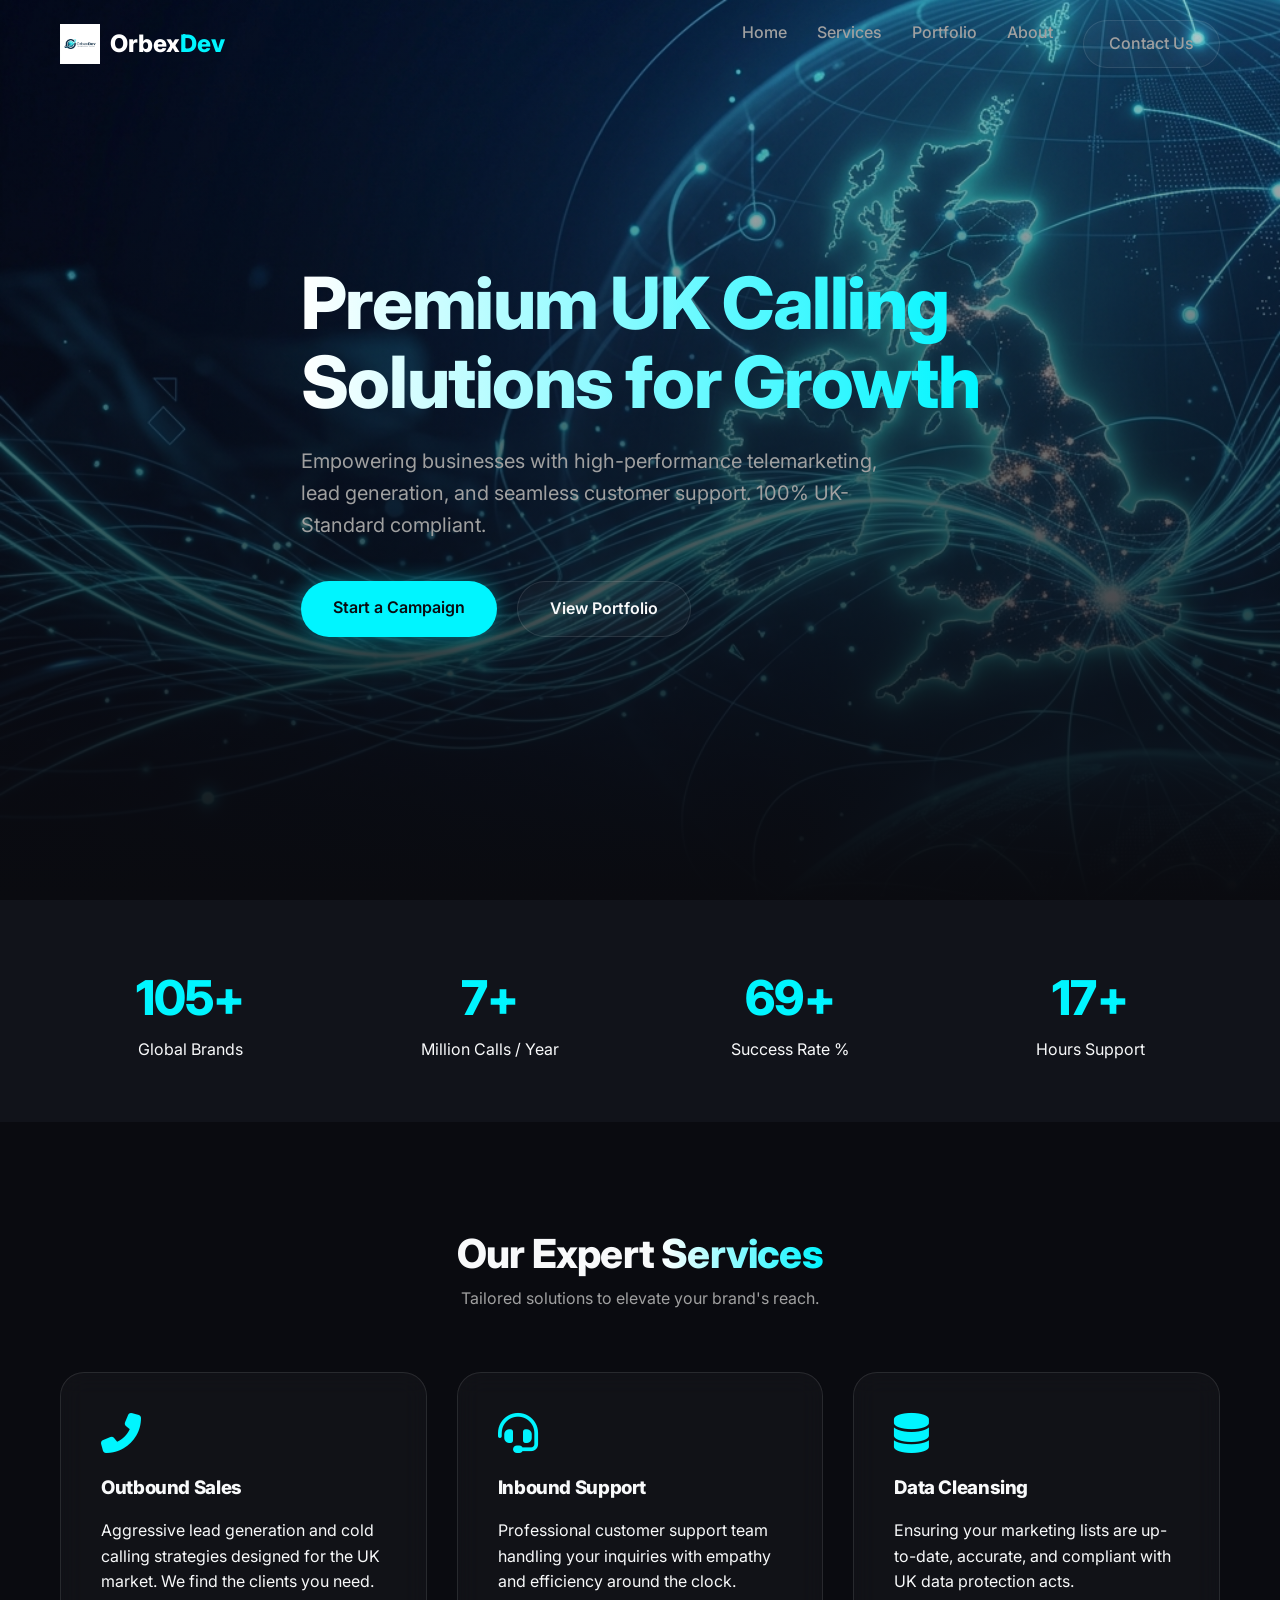
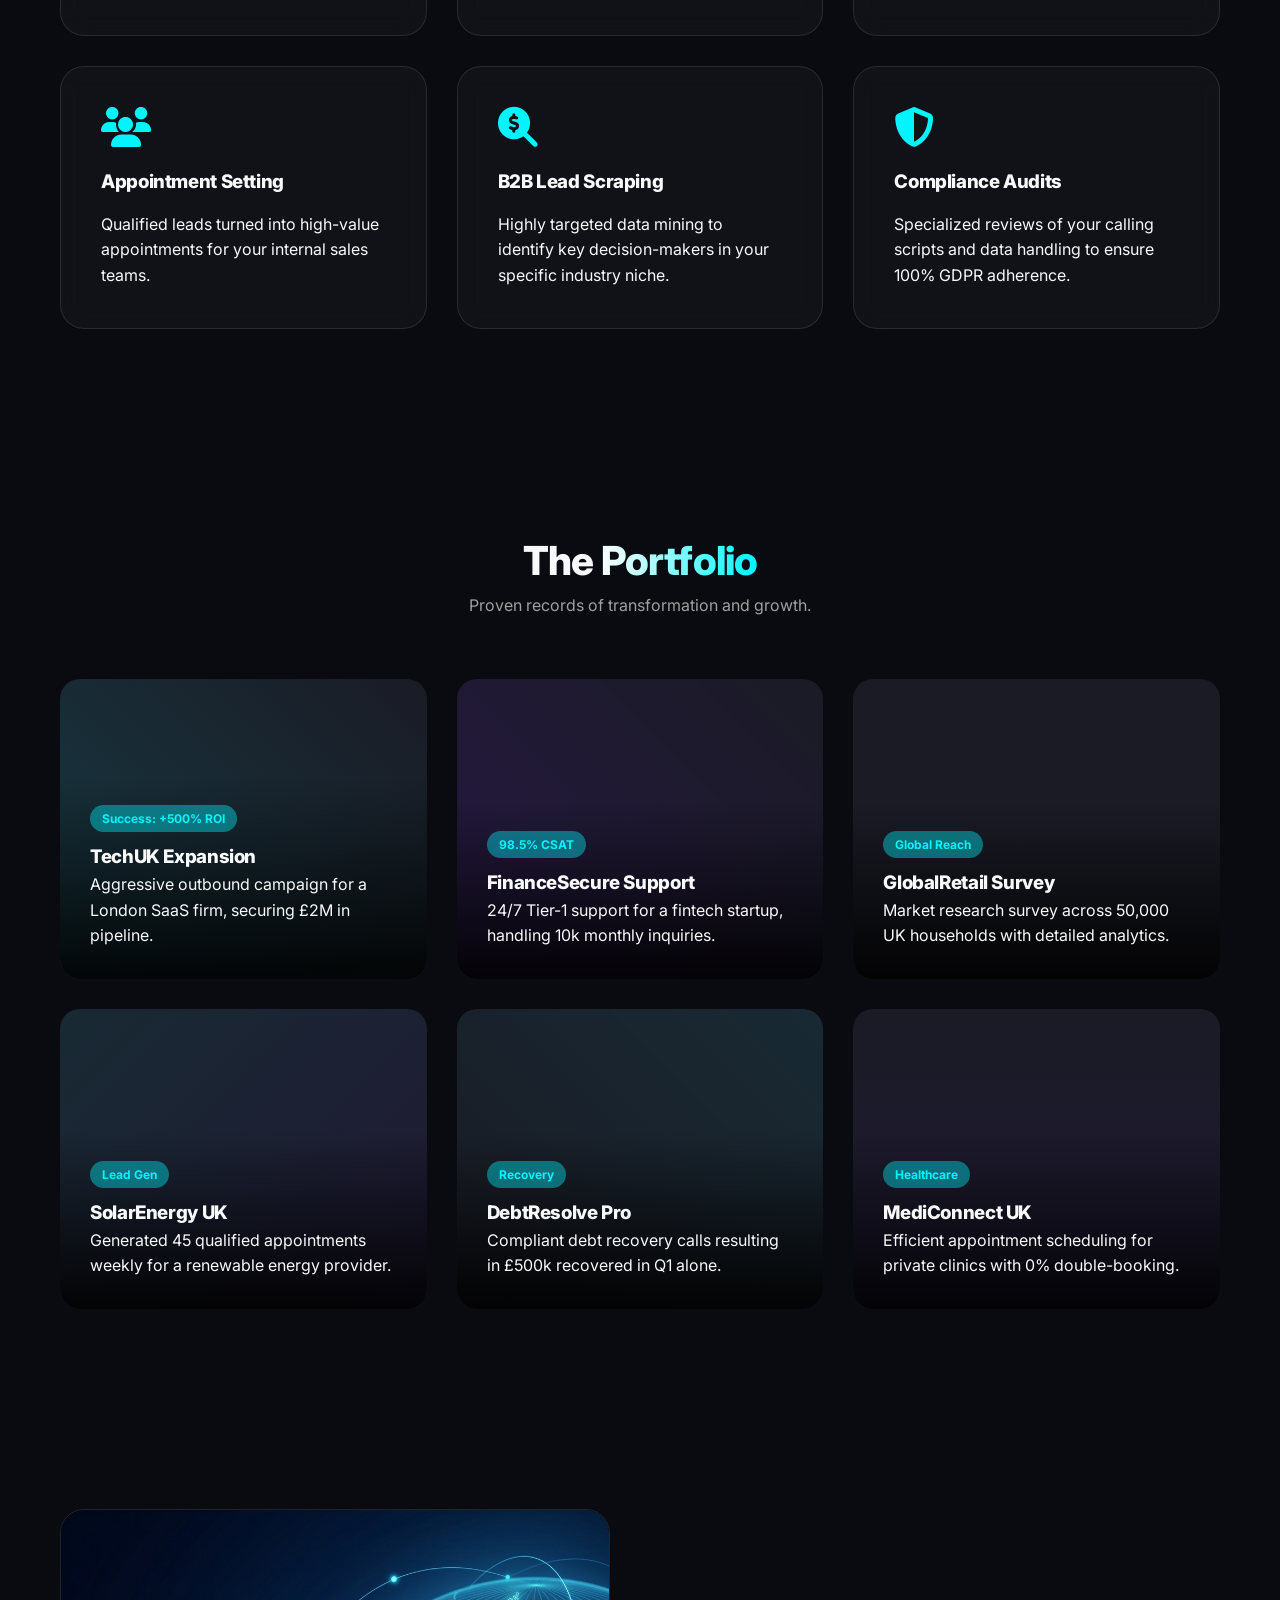
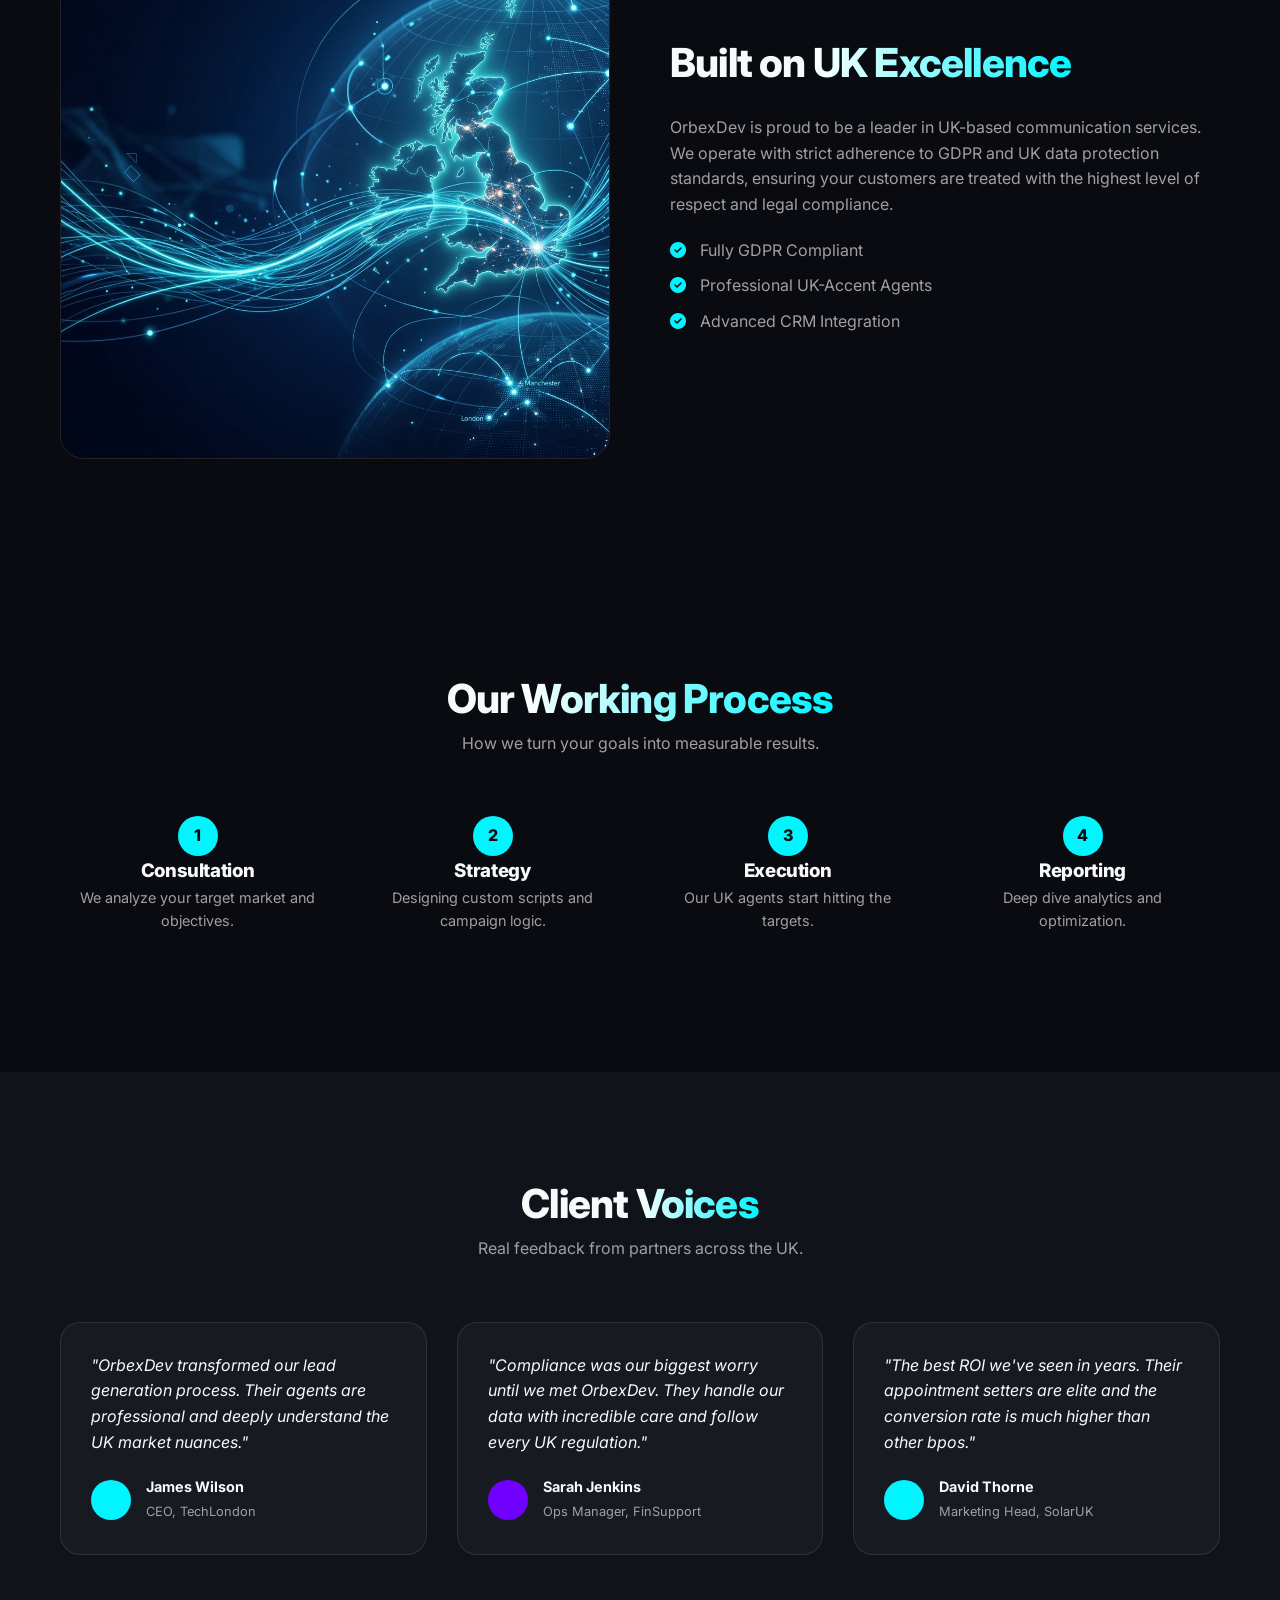
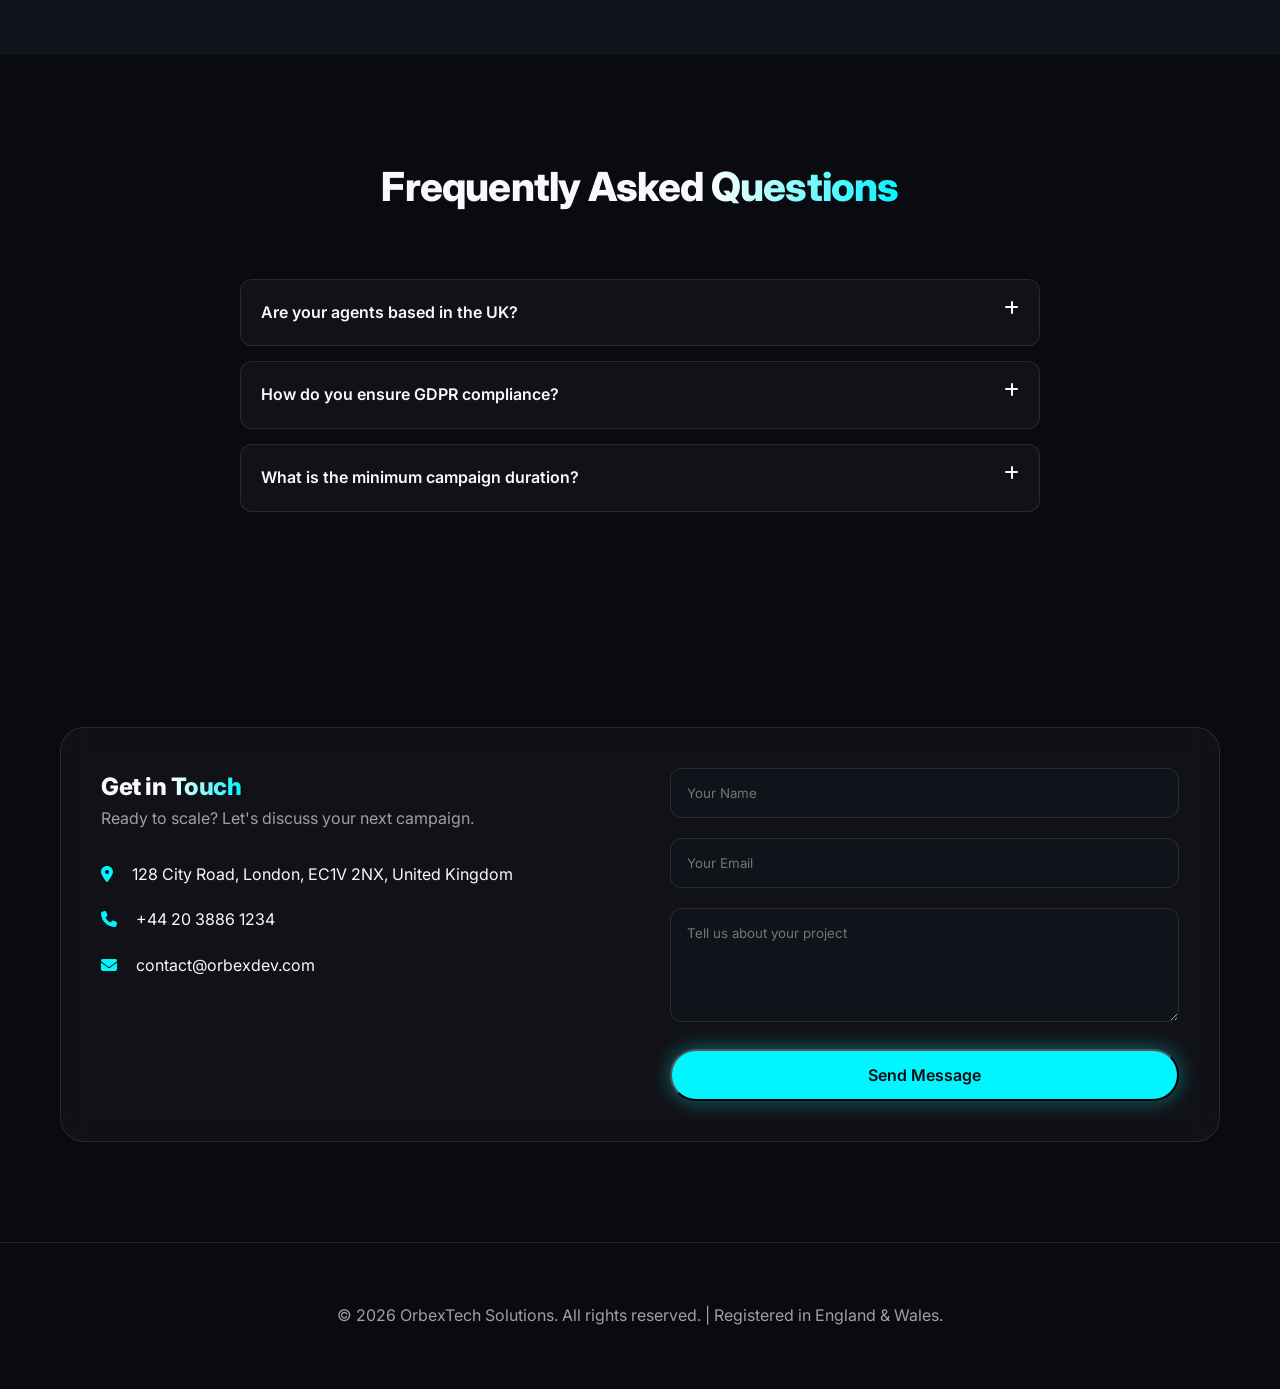
==== orbexdev/index.html @ c79a7829 "Add files via upload" ====
<!DOCTYPE html>
<html lang="en">
<head>
    <meta charset="UTF-8">
    <meta name="viewport" content="width=device-width, initial-scale=1.0">
    <title>OrbexDev | Premium UK-Based Calling & Tech Solutions</title>
    <meta name="description" content="OrbexDev provides high-end telemarketing, lead generation, and customer support services across the UK. Professional, compliant, and results-driven.">
    
    <!-- Fonts & Icons -->
    <link rel="preconnect" href="https://fonts.googleapis.com">
    <link rel="preconnect" href="https://fonts.gstatic.com" crossorigin>
    <link href="https://fonts.googleapis.com/css2?family=Inter:wght@400;500;600;700;800&display=swap" rel="stylesheet">
    <link rel="stylesheet" href="https://cdnjs.cloudflare.com/ajax/libs/font-awesome/6.4.0/css/all.min.css">
    
    <!-- Custom CSS -->
    <link rel="stylesheet" href="assets/css/style.css">
</head>
<body>

    <!-- Navbar -->
    <nav>
        <div class="container nav-container">
            <a href="#" class="logo">
                <img src="assets/images/logo.png" alt="OrbexDev Logo" style="height: 40px;">
                <span>Orbex<span style="color: var(--primary);">Dev</span></span>
            </a>
            <div class="nav-links">
                <a href="#home">Home</a>
                <a href="#services">Services</a>
                <a href="#portfolio">Portfolio</a>
                <a href="#about">About</a>
                <a href="#contact" class="btn btn-glass" style="padding: 10px 25px;">Contact Us</a>
            </div>
        </div>
    </nav>

    <!-- Hero Section -->
    <section class="hero" id="home">
        <div class="container">
            <div class="hero-content">
                <h1 class="gradient-text">Premium UK Calling <br>Solutions for Growth</h1>
                <p>Empowering businesses with high-performance telemarketing, lead generation, and seamless customer support. 100% UK-Standard compliant.</p>
                <div style="display: flex; gap: 20px;">
                    <a href="#contact" class="btn btn-primary">Start a Campaign</a>
                    <a href="#portfolio" class="btn btn-glass">View Portfolio</a>
                </div>
            </div>
        </div>
    </section>

    <!-- Stats Section -->
    <section class="stats">
        <div class="container stats-grid">
            <div class="stat-item">
                <h2 data-target="150">0</h2>
                <p>Global Brands</p>
            </div>
            <div class="stat-item">
                <h2 data-target="10">0</h2>
                <p>Million Calls / Year</p>
            </div>
            <div class="stat-item">
                <h2 data-target="98">0</h2>
                <p>Success Rate %</p>
            </div>
            <div class="stat-item">
                <h2 data-target="24">0</h2>
                <p>Hours Support</p>
            </div>
        </div>
    </section>

    <!-- Services Section -->
    <section id="services">
        <div class="container">
            <div style="text-align: center; margin-bottom: 60px;">
                <h2 style="font-size: 2.5rem;">Our Expert <span class="gradient-text">Services</span></h2>
                <p style="color: var(--text-muted);">Tailored solutions to elevate your brand's reach.</p>
            </div>
            <div class="services-grid">
                <div class="glass-card service-card">
                    <i class="fas fa-phone-alt"></i>
                    <h3>Outbound Sales</h3>
                    <p>Aggressive lead generation and cold calling strategies designed for the UK market. We find the clients you need.</p>
                </div>
                <div class="glass-card service-card">
                    <i class="fas fa-headset"></i>
                    <h3>Inbound Support</h3>
                    <p>Professional customer support team handling your inquiries with empathy and efficiency around the clock.</p>
                </div>
                <div class="glass-card service-card">
                    <i class="fas fa-database"></i>
                    <h3>Data Cleansing</h3>
                    <p>Ensuring your marketing lists are up-to-date, accurate, and compliant with UK data protection acts.</p>
                </div>
                <div class="glass-card service-card">
                    <i class="fas fa-users"></i>
                    <h3>Appointment Setting</h3>
                    <p>Qualified leads turned into high-value appointments for your internal sales teams.</p>
                </div>
                <div class="glass-card service-card">
                    <i class="fas fa-search-dollar"></i>
                    <h3>B2B Lead Scraping</h3>
                    <p>Highly targeted data mining to identify key decision-makers in your specific industry niche.</p>
                </div>
                <div class="glass-card service-card">
                    <i class="fas fa-shield-alt"></i>
                    <h3>Compliance Audits</h3>
                    <p>Specialized reviews of your calling scripts and data handling to ensure 100% GDPR adherence.</p>
                </div>
            </div>
        </div>
    </section>

    <!-- Portfolio Section -->
    <section id="portfolio" style="background: var(--bg-dark-accent);">
        <div class="container">
            <div style="text-align: center; margin-bottom: 60px;">
                <h2 style="font-size: 2.5rem;">The <span class="gradient-text">Portfolio</span></h2>
                <p style="color: var(--text-muted);">Proven records of transformation and growth.</p>
            </div>
            <div class="portfolio-grid">
                <div class="portfolio-item">
                    <div class="portfolio-img" style="background-color: #1a1b25; background-image: linear-gradient(45deg, #00f5ff22, transparent);"></div>
                    <div class="portfolio-overlay">
                        <span class="badge">Success: +500% ROI</span>
                        <h3>TechUK Expansion</h3>
                        <p>Aggressive outbound campaign for a London SaaS firm, securing £2M in pipeline.</p>
                    </div>
                </div>
                <div class="portfolio-item">
                    <div class="portfolio-img" style="background-color: #1a1b25; background-image: linear-gradient(45deg, #7000ff22, transparent);"></div>
                    <div class="portfolio-overlay">
                        <span class="badge">98.5% CSAT</span>
                        <h3>FinanceSecure Support</h3>
                        <p>24/7 Tier-1 support for a fintech startup, handling 10k monthly inquiries.</p>
                    </div>
                </div>
                <div class="portfolio-item">
                    <div class="portfolio-img" style="background-color: #1a1b25; background-image: linear-gradient(45deg, #fff22, transparent);"></div>
                    <div class="portfolio-overlay">
                        <span class="badge">Global Reach</span>
                        <h3>GlobalRetail Survey</h3>
                        <p>Market research survey across 50,000 UK households with detailed analytics.</p>
                    </div>
                </div>
                <div class="portfolio-item">
                    <div class="portfolio-img" style="background-color: #1a1b25; background-image: linear-gradient(135deg, #00f5ff11, #7000ff11);"></div>
                    <div class="portfolio-overlay">
                        <span class="badge">Lead Gen</span>
                        <h3>SolarEnergy UK</h3>
                        <p>Generated 45 qualified appointments weekly for a renewable energy provider.</p>
                    </div>
                </div>
                <div class="portfolio-item">
                    <div class="portfolio-img" style="background-color: #1a1b25; background-image: linear-gradient(225deg, #00f5ff11, transparent);"></div>
                    <div class="portfolio-overlay">
                        <span class="badge">Recovery</span>
                        <h3>DebtResolve Pro</h3>
                        <p>Compliant debt recovery calls resulting in £500k recovered in Q1 alone.</p>
                    </div>
                </div>
                <div class="portfolio-item">
                    <div class="portfolio-img" style="background-color: #1a1b25; background-image: linear-gradient(to top, #7000ff11, transparent);"></div>
                    <div class="portfolio-overlay">
                        <span class="badge">Healthcare</span>
                        <h3>MediConnect UK</h3>
                        <p>Efficient appointment scheduling for private clinics with 0% double-booking.</p>
                    </div>
                </div>
            </div>
        </div>
    </section>

    <!-- About UK Section -->
    <section id="about">
        <div class="container" style="display: grid; grid-template-columns: 1fr 1fr; gap: 60px; align-items: center;">
            <div>
                <img src="assets/images/hero_bg.png" alt="UK Excellence" style="width: 100%; border-radius: 24px; border: 1px solid var(--glass-border);">
            </div>
            <div>
                <h2 style="font-size: 2.5rem; margin-bottom: 20px;">Built on <span class="gradient-text">UK Excellence</span></h2>
                <p style="margin-bottom: 20px; color: var(--text-muted);">OrbexDev is proud to be a leader in UK-based communication services. We operate with strict adherence to GDPR and UK data protection standards, ensuring your customers are treated with the highest level of respect and legal compliance.</p>
                <ul style="list-style: none; color: var(--text-muted);">
                    <li style="margin-bottom: 10px;"><i class="fas fa-check-circle" style="color: var(--primary); margin-right: 10px;"></i> Fully GDPR Compliant</li>
                    <li style="margin-bottom: 10px;"><i class="fas fa-check-circle" style="color: var(--primary); margin-right: 10px;"></i> Professional UK-Accent Agents</li>
                    <li style="margin-bottom: 10px;"><i class="fas fa-check-circle" style="color: var(--primary); margin-right: 10px;"></i> Advanced CRM Integration</li>
                </ul>
            </div>
        </div>
    </section>

    <!-- Work Process Section -->
    <section id="process">
        <div class="container">
            <div style="text-align: center; margin-bottom: 60px;">
                <h2 style="font-size: 2.5rem;">Our <span class="gradient-text">Working Process</span></h2>
                <p style="color: var(--text-muted);">How we turn your goals into measurable results.</p>
            </div>
            <div class="process-grid">
                <div class="process-step">
                    <h3>Consultation</h3>
                    <p style="color: var(--text-muted); font-size: 0.9rem;">We analyze your target market and objectives.</p>
                </div>
                <div class="process-step">
                    <h3>Strategy</h3>
                    <p style="color: var(--text-muted); font-size: 0.9rem;">Designing custom scripts and campaign logic.</p>
                </div>
                <div class="process-step">
                    <h3>Execution</h3>
                    <p style="color: var(--text-muted); font-size: 0.9rem;">Our UK agents start hitting the targets.</p>
                </div>
                <div class="process-step">
                    <h3>Reporting</h3>
                    <p style="color: var(--text-muted); font-size: 0.9rem;">Deep dive analytics and optimization.</p>
                </div>
            </div>
        </div>
    </section>

    <!-- Testimonials Section -->
    <section id="testimonials" style="background: var(--bg-card);">
        <div class="container">
            <div style="text-align: center; margin-bottom: 60px;">
                <h2 style="font-size: 2.5rem;">Client <span class="gradient-text">Voices</span></h2>
                <p style="color: var(--text-muted);">Real feedback from partners across the UK.</p>
            </div>
            <div class="testimonials-grid">
                <div class="testimonial-card">
                    <p>"OrbexDev transformed our lead generation process. Their agents are professional and deeply understand the UK market nuances."</p>
                    <div class="user-info">
                        <div class="user-img" style="background: var(--primary); width: 40px; height: 40px; border-radius: 50%;"></div>
                        <div>
                            <h4 style="font-size: 0.9rem;">James Wilson</h4>
                            <span style="font-size: 0.8rem; color: var(--text-muted);">CEO, TechLondon</span>
                        </div>
                    </div>
                </div>
                <div class="testimonial-card">
                    <p>"Compliance was our biggest worry until we met OrbexDev. They handle our data with incredible care and follow every UK regulation."</p>
                    <div class="user-info">
                        <div class="user-img" style="background: var(--secondary); width: 40px; height: 40px; border-radius: 50%;"></div>
                        <div>
                            <h4 style="font-size: 0.9rem;">Sarah Jenkins</h4>
                            <span style="font-size: 0.8rem; color: var(--text-muted);">Ops Manager, FinSupport</span>
                        </div>
                    </div>
                </div>
                <div class="testimonial-card">
                    <p>"The best ROI we've seen in years. Their appointment setters are elite and the conversion rate is much higher than other bpos."</p>
                    <div class="user-info">
                        <div class="user-img" style="background: var(--primary); width: 40px; height: 40px; border-radius: 50%;"></div>
                        <div>
                            <h4 style="font-size: 0.9rem;">David Thorne</h4>
                            <span style="font-size: 0.8rem; color: var(--text-muted);">Marketing Head, SolarUK</span>
                        </div>
                    </div>
                </div>
            </div>
        </div>
    </section>

    <!-- FAQ Section -->
    <section id="faq">
        <div class="container">
            <div style="text-align: center; margin-bottom: 60px;">
                <h2 style="font-size: 2.5rem;">Frequently Asked <span class="gradient-text">Questions</span></h2>
            </div>
            <div class="faq-container">
                <div class="faq-item">
                    <div class="faq-question">Are your agents based in the UK? <i class="fas fa-plus"></i></div>
                    <div class="faq-answer">While our management and core operations are UK-based, we utilize a global hybrid model to provide 24/7 support while maintaining strict UK standards and accents.</div>
                </div>
                <div class="faq-item">
                    <div class="faq-question">How do you ensure GDPR compliance? <i class="fas fa-plus"></i></div>
                    <div class="faq-answer">We employ strict data handling protocols, encrypted CRM access, and regular compliance audits by UK legal specialists.</div>
                </div>
                <div class="faq-item">
                    <div class="faq-question">What is the minimum campaign duration? <i class="fas fa-plus"></i></div>
                    <div class="faq-answer">We offer flexible pilot programs starting from 4 weeks to ensure we can prove ROI before a long-term commitment.</div>
                </div>
            </div>
        </div>
    </section>

    <!-- Contact Section -->
    <section id="contact">
        <div class="container">
            <div class="contact-container glass-card">
                <div>
                    <h2>Get in <span class="gradient-text">Touch</span></h2>
                    <p style="color: var(--text-muted); margin-bottom: 30px;">Ready to scale? Let's discuss your next campaign.</p>
                    
                    <div style="margin-bottom: 20px;">
                        <i class="fas fa-map-marker-alt" style="color: var(--primary); margin-right: 15px;"></i>
                        <span>128 City Road, London, EC1V 2NX, United Kingdom</span>
                    </div>
                    <div style="margin-bottom: 20px;">
                        <i class="fas fa-phone" style="color: var(--primary); margin-right: 15px;"></i>
                        <span>+44 20 3886 1234</span>
                    </div>
                    <div style="margin-bottom: 20px;">
                        <i class="fas fa-envelope" style="color: var(--primary); margin-right: 15px;"></i>
                        <span>contact@orbexdev.com</span>
                    </div>
                </div>
                <form class="contact-form">
                    <input type="text" placeholder="Your Name" required>
                    <input type="email" placeholder="Your Email" required>
                    <textarea placeholder="Tell us about your project" rows="5" required></textarea>
                    <button type="submit" class="btn btn-primary" style="width: 100%;">Send Message</button>
                </form>
            </div>
        </div>
    </section>

    <!-- Footer -->
    <footer>
        <div class="container">
            <p>&copy; 2026 OrbexTech Solutions. All rights reserved. | Registered in England & Wales.</p>
        </div>
    </footer>

    <!-- Scripts -->
    <script src="assets/js/main.js"></script>
</body>
</html>
---- orbexdev/assets/css/style.css ----
/* OrbexDev - Premium Design System */
:root {
    --bg-dark: #0a0b10;
    --bg-card: #11131a;
    --text-main: #f8f9fa;
    --text-muted: #a0a0a0;
    --primary: #00f5ff;
    --primary-glow: rgba(0, 245, 255, 0.4);
    --secondary: #7000ff;
    --glass: rgba(255, 255, 255, 0.03);
    --glass-border: rgba(255, 255, 255, 0.1);
    --transition: all 0.4s cubic-bezier(0.4, 0, 0.2, 1);
}

* {
    margin: 0;
    padding: 0;
    box-sizing: border-box;
    font-family: 'Inter', sans-serif;
}

body {
    background-color: var(--bg-dark);
    color: var(--text-main);
    overflow-x: hidden;
    line-height: 1.6;
}

/* Scrollbar */
::-webkit-scrollbar {
    width: 8px;
}
::-webkit-scrollbar-track {
    background: var(--bg-dark);
}
::-webkit-scrollbar-thumb {
    background: var(--glass-border);
    border-radius: 10px;
}
::-webkit-scrollbar-thumb:hover {
    background: var(--primary);
}

/* Typography */
h1, h2, h3 {
    font-weight: 800;
    letter-spacing: -0.02em;
}

.gradient-text {
    background: linear-gradient(90deg, #fff, var(--primary));
    -webkit-background-clip: text;
    -webkit-text-fill-color: transparent;
}

/* Layout */
.container {
    max-width: 1200px;
    margin: 0 auto;
    padding: 0 20px;
}

section {
    padding: 100px 0;
}

/* Components */
.glass-card {
    background: var(--glass);
    backdrop-filter: blur(12px);
    -webkit-backdrop-filter: blur(12px);
    border: 1px solid var(--glass-border);
    border-radius: 24px;
    padding: 40px;
    transition: var(--transition);
}

.glass-card:hover {
    border-color: var(--primary);
    box-shadow: 0 0 30px var(--primary-glow);
    transform: translateY(-5px);
}

.btn {
    display: inline-block;
    padding: 14px 32px;
    border-radius: 50px;
    text-decoration: none;
    font-weight: 600;
    font-size: 1rem;
    transition: var(--transition);
    cursor: pointer;
}

.btn-primary {
    background: var(--primary);
    color: var(--bg-dark);
    box-shadow: 0 0 20px var(--primary-glow);
}

.btn-primary:hover {
    transform: scale(1.05);
    box-shadow: 0 0 40px var(--primary-glow);
}

.btn-glass {
    background: var(--glass);
    color: var(--text-main);
    border: 1px solid var(--glass-border);
}

.btn-glass:hover {
    background: var(--glass-border);
}

/* Navbar */
nav {
    position: fixed;
    top: 0;
    width: 100%;
    z-index: 1000;
    padding: 20px 0;
    transition: var(--transition);
}

nav.scrolled {
    background: rgba(10, 11, 16, 0.8);
    backdrop-filter: blur(20px);
    padding: 15px 0;
    border-bottom: 1px solid var(--glass-border);
}

.nav-container {
    display: flex;
    justify-content: space-between;
    align-items: center;
}

.logo {
    font-size: 1.5rem;
    font-weight: 800;
    text-decoration: none;
    color: #fff;
    display: flex;
    align-items: center;
    gap: 10px;
}

.nav-links {
    display: flex;
    gap: 30px;
}

.nav-links a {
    text-decoration: none;
    color: var(--text-muted);
    font-weight: 500;
    transition: var(--transition);
}

.nav-links a:hover {
    color: var(--primary);
}

/* Hero Section */
.hero {
    min-height: 100vh;
    display: flex;
    align-items: center;
    position: relative;
    padding-top: 100px;
    background-image: linear-gradient(to bottom, rgba(10, 11, 16, 0.2), #0a0b10), url('../images/hero_bg.png');
    background-size: cover;
    background-position: center;
}

.hero-content {
    max-width: 800px;
}

.hero h1 {
    font-size: 4.5rem;
    line-height: 1.1;
    margin-bottom: 24px;
}

.hero p {
    font-size: 1.25rem;
    color: var(--text-muted);
    margin-bottom: 40px;
    max-width: 600px;
}

/* Services Grid */
.services-grid {
    display: grid;
    grid-template-columns: repeat(auto-fit, minmax(300px, 1fr));
    gap: 30px;
}

.service-card i {
    font-size: 2.5rem;
    color: var(--primary);
    margin-bottom: 20px;
    display: block;
}

.service-card h3 {
    margin-bottom: 15px;
}

/* Stats Section */
.stats {
    background: var(--bg-card);
    padding: 60px 0;
}

.stats-grid {
    display: grid;
    grid-template-columns: repeat(auto-fit, minmax(200px, 1fr));
    gap: 40px;
    text-align: center;
}

.stat-item h2 {
    font-size: 3rem;
    color: var(--primary);
}

/* Portfolio Section */
.portfolio-grid {
    display: grid;
    grid-template-columns: repeat(auto-fit, minmax(350px, 1fr));
    gap: 30px;
}

.portfolio-item {
    position: relative;
    border-radius: 20px;
    overflow: hidden;
    height: 300px;
}

.portfolio-img {
    width: 100%;
    height: 100%;
    background-size: cover;
    background-position: center;
    transition: var(--transition);
}

.portfolio-item:hover .portfolio-img {
    transform: scale(1.1);
}

.portfolio-overlay {
    position: absolute;
    bottom: 0;
    left: 0;
    right: 0;
    padding: 30px;
    background: linear-gradient(transparent, rgba(0,0,0,0.9));
}

/* Contact Section */
.contact-container {
    display: grid;
    grid-template-columns: repeat(auto-fit, minmax(400px, 1fr));
    gap: 60px;
}

.contact-form input, .contact-form textarea {
    width: 100%;
    padding: 16px;
    background: var(--bg-card);
    border: 1px solid var(--glass-border);
    border-radius: 12px;
    color: #fff;
    margin-bottom: 20px;
    outline: none;
    transition: var(--transition);
}

.contact-form input:focus, .contact-form textarea:focus {
    border-color: var(--primary);
}

/* Footer */
footer {
    padding: 60px 0;
    border-top: 1px solid var(--glass-border);
    text-align: center;
    color: var(--text-muted);
}

/* Additional Components for Expansion */
.testimonials-grid {
    display: grid;
    grid-template-columns: repeat(auto-fit, minmax(300px, 1fr));
    gap: 30px;
}

.testimonial-card {
    padding: 30px;
    border-radius: 20px;
    background: var(--glass);
    border: 1px solid var(--glass-border);
}

.testimonial-card p {
    font-style: italic;
    margin-bottom: 20px;
}

.user-info {
    display: flex;
    align-items: center;
    gap: 15px;
}

.user-info img {
    width: 50px;
    height: 50px;
    border-radius: 50%;
    background: var(--primary);
}

/* Process Section */
.process-grid {
    display: grid;
    grid-template-columns: repeat(auto-fit, minmax(200px, 1fr));
    gap: 20px;
    counter-reset: process;
}

.process-step {
    text-align: center;
    position: relative;
    padding: 40px 20px;
}

.process-step::before {
    counter-increment: process;
    content: counter(process);
    position: absolute;
    top: 0;
    left: 50%;
    transform: translateX(-50%);
    width: 40px;
    height: 40px;
    background: var(--primary);
    color: var(--bg-dark);
    font-weight: 800;
    border-radius: 50%;
    display: flex;
    align-items: center;
    justify-content: center;
}

/* FAQ Section */
.faq-container {
    max-width: 800px;
    margin: 0 auto;
}

.faq-item {
    margin-bottom: 15px;
    background: var(--glass);
    border: 1px solid var(--glass-border);
    border-radius: 12px;
    overflow: hidden;
}

.faq-question {
    padding: 20px;
    cursor: pointer;
    font-weight: 600;
    display: flex;
    justify-content: space-between;
    transition: var(--transition);
}

.faq-question:hover {
    background: var(--glass-border);
}

.faq-answer {
    padding: 0 20px 20px;
    color: var(--text-muted);
    display: none;
}

.faq-item.active .faq-answer {
    display: block;
}

.badge {
    padding: 4px 12px;
    border-radius: 20px;
    font-size: 0.75rem;
    font-weight: 700;
    background: var(--primary-glow);
    color: var(--primary);
    margin-bottom: 10px;
    display: inline-block;
}

/* Responsive Fix */
@media (max-width: 768px) {
    .contact-container { grid-template-columns: 1fr; }
    .hero h1 { font-size: 2.5rem; }
}
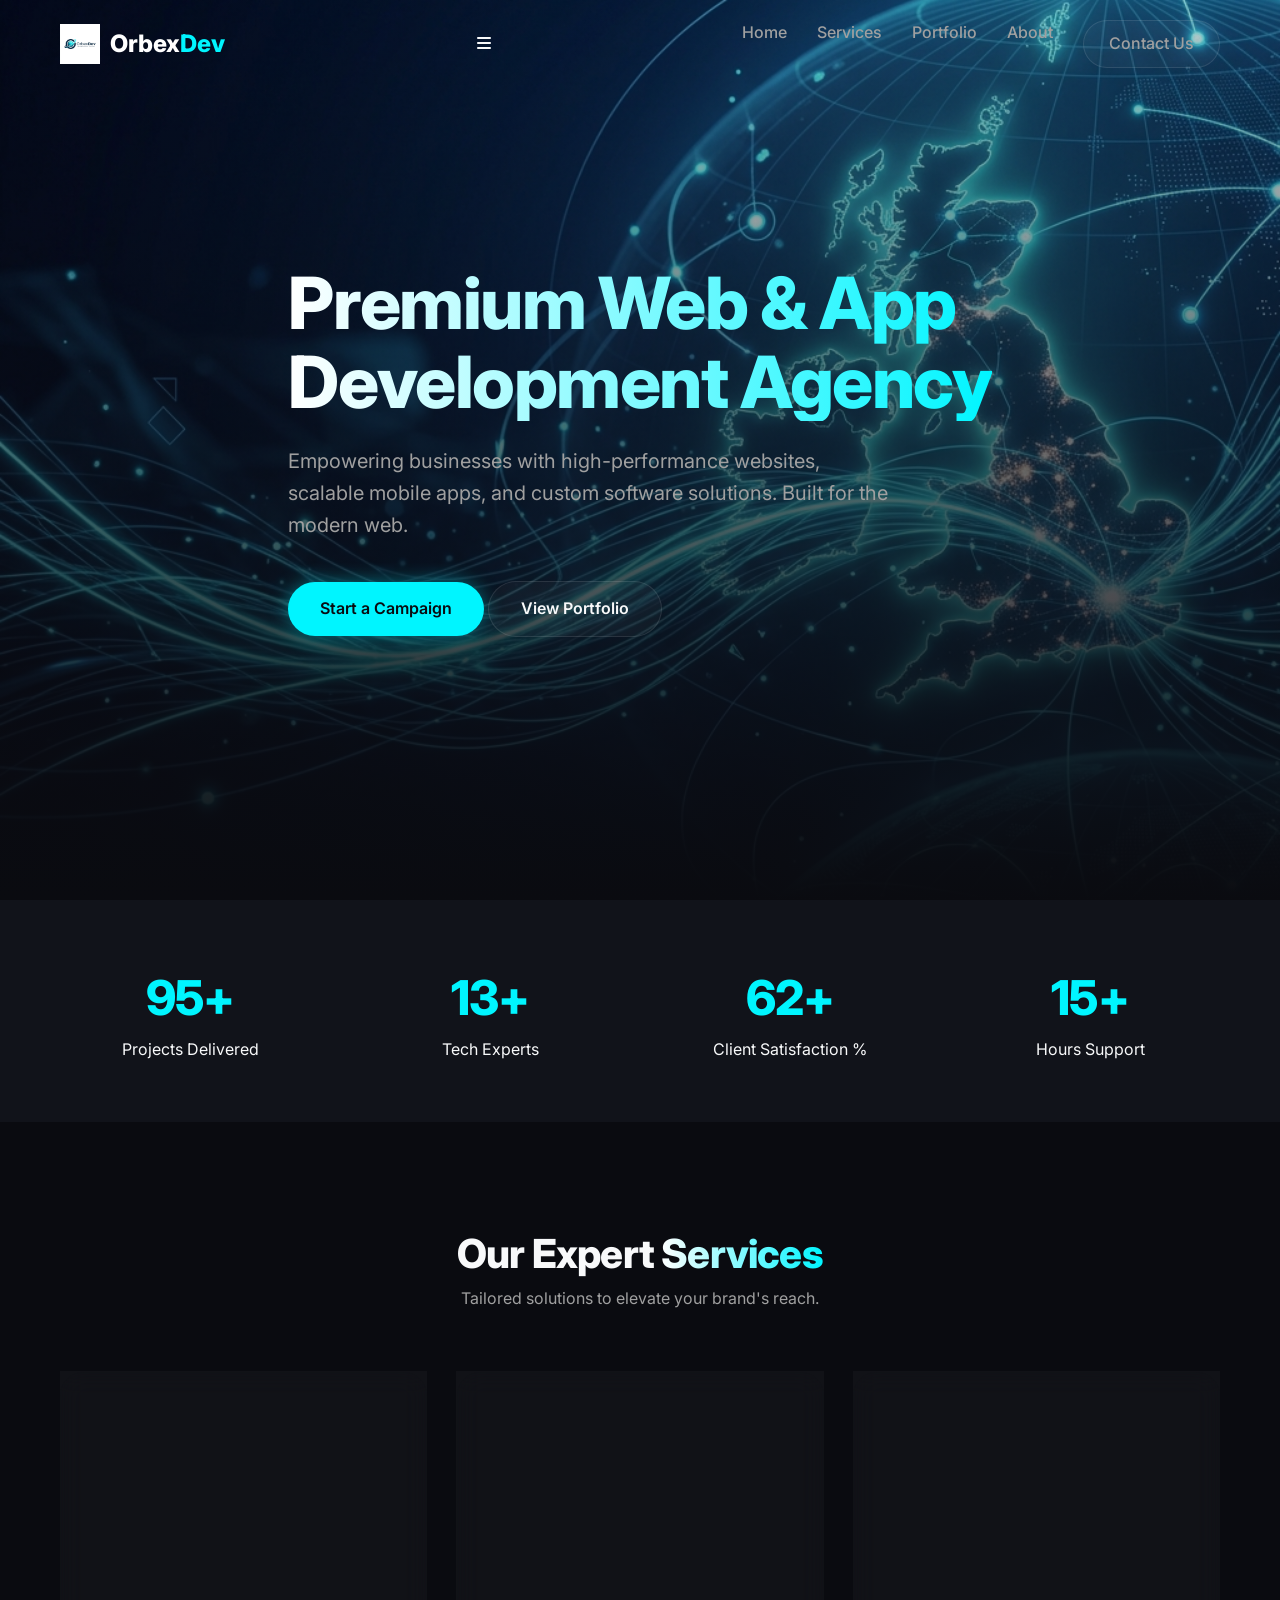
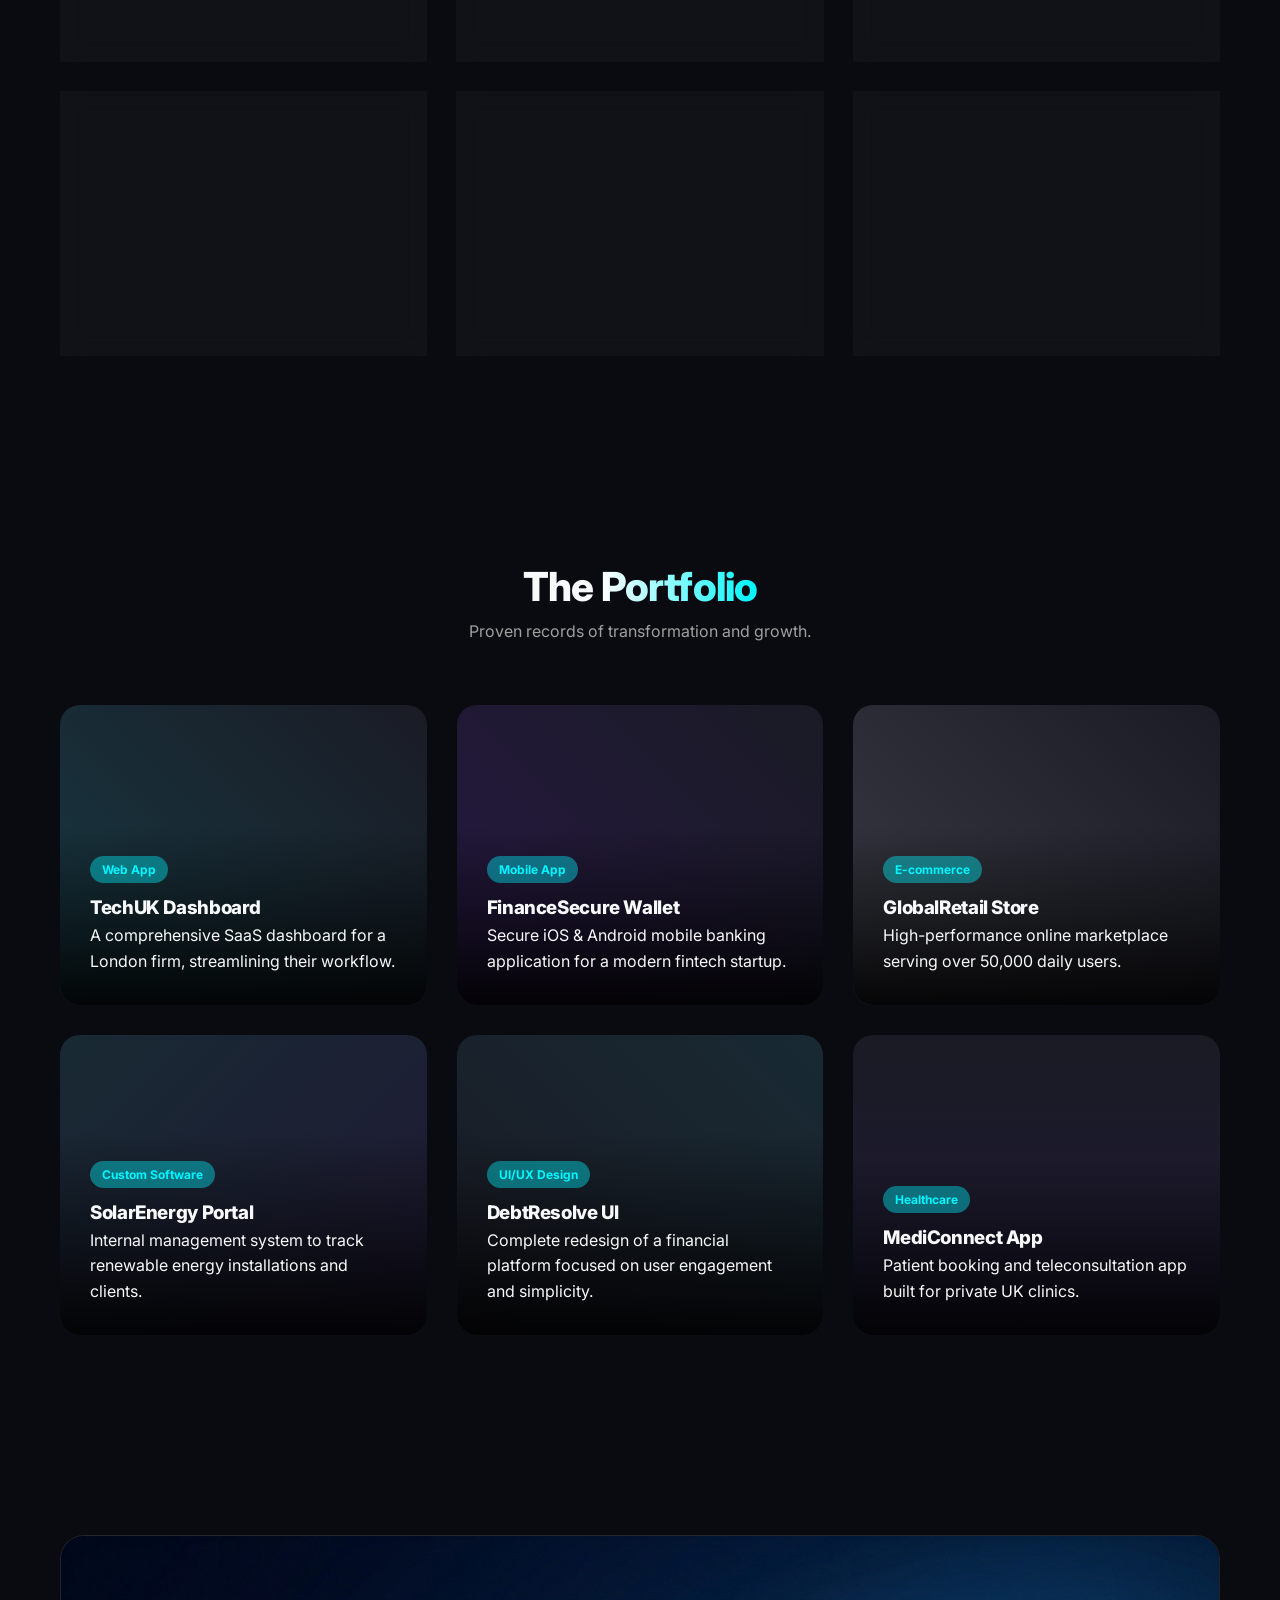
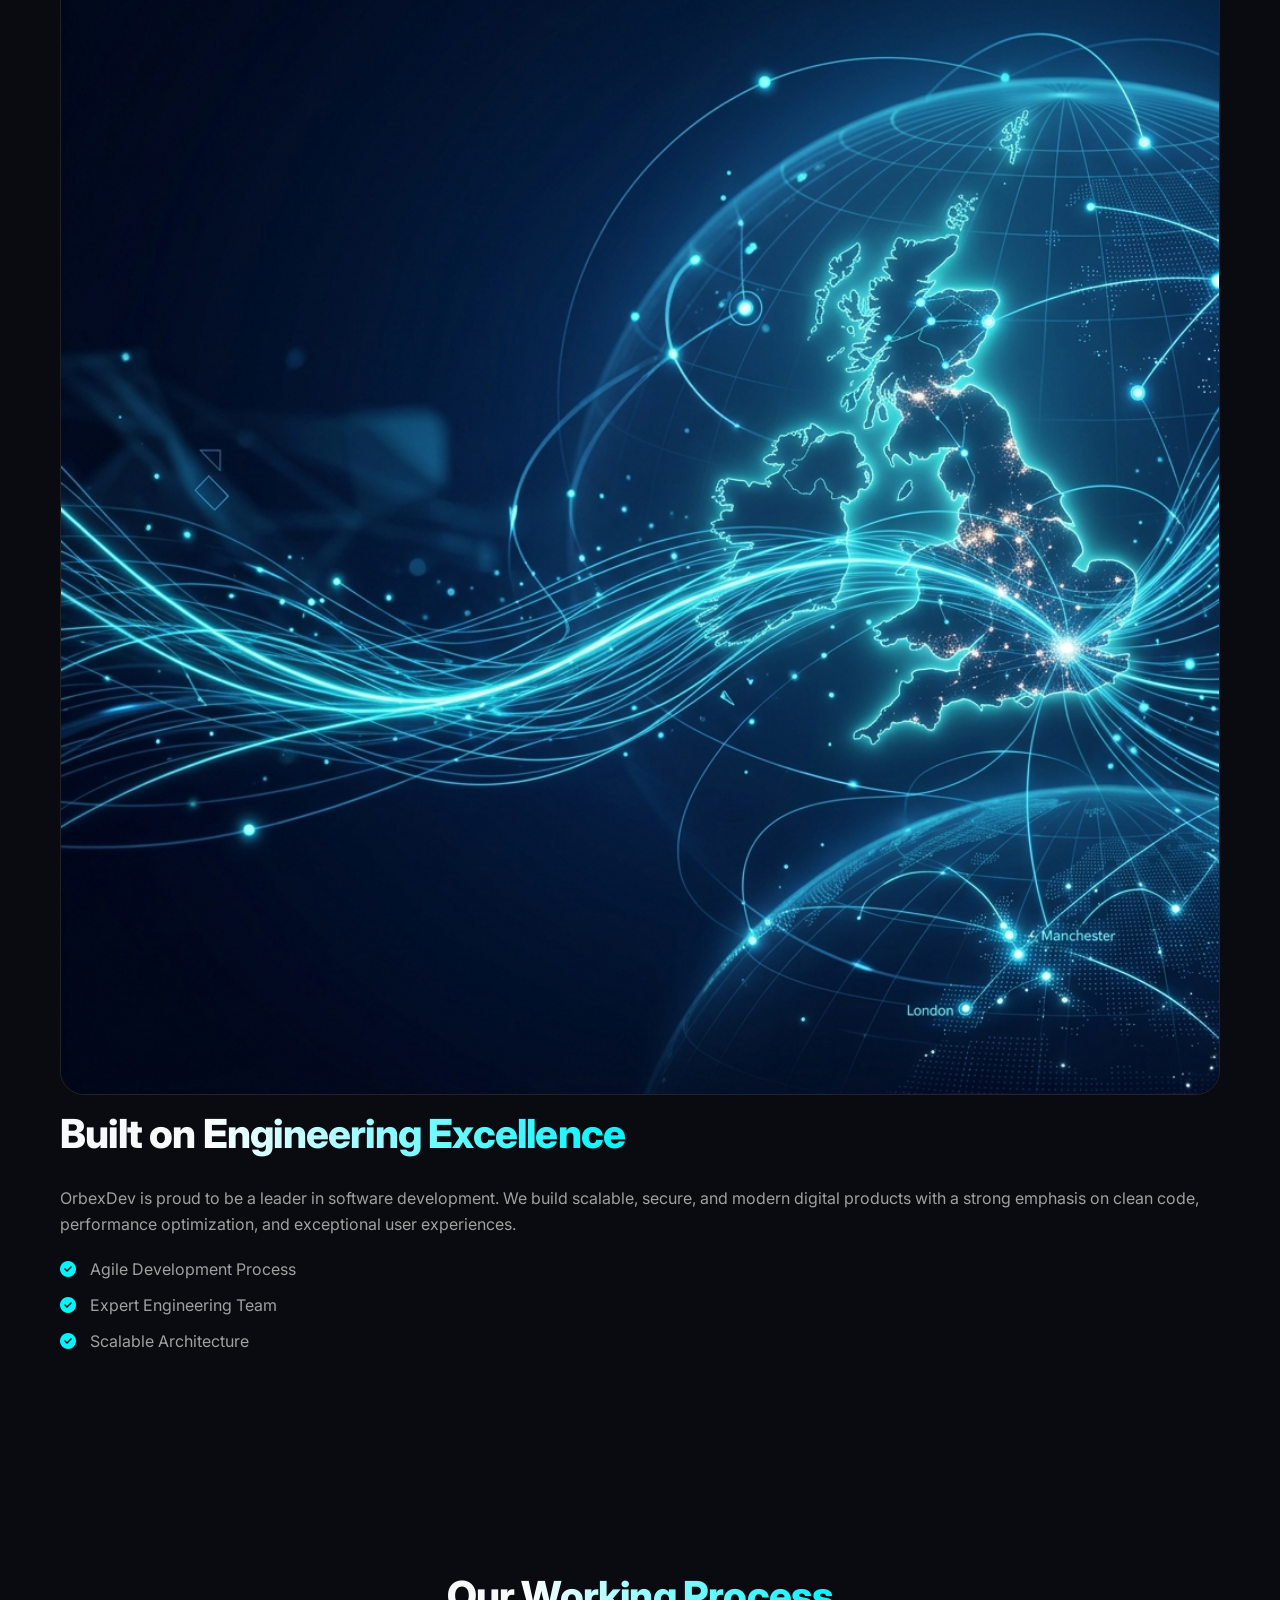
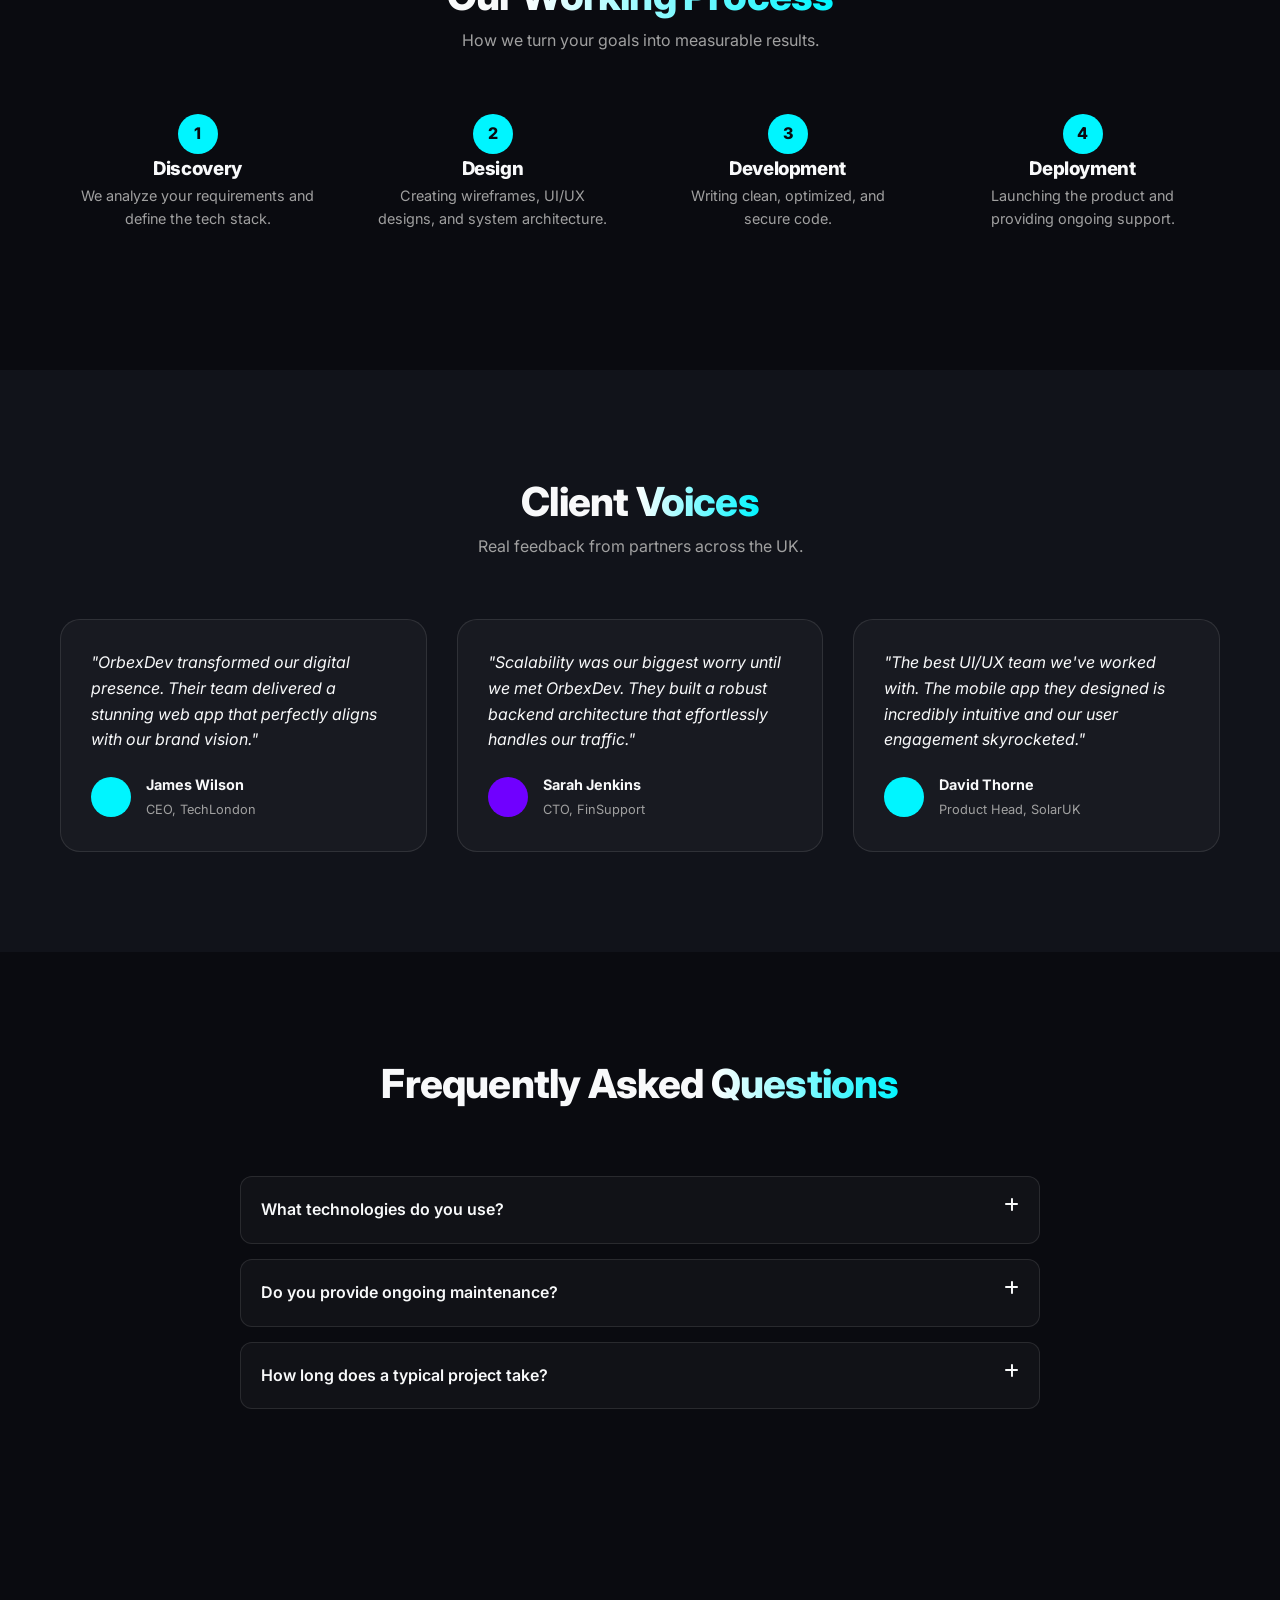
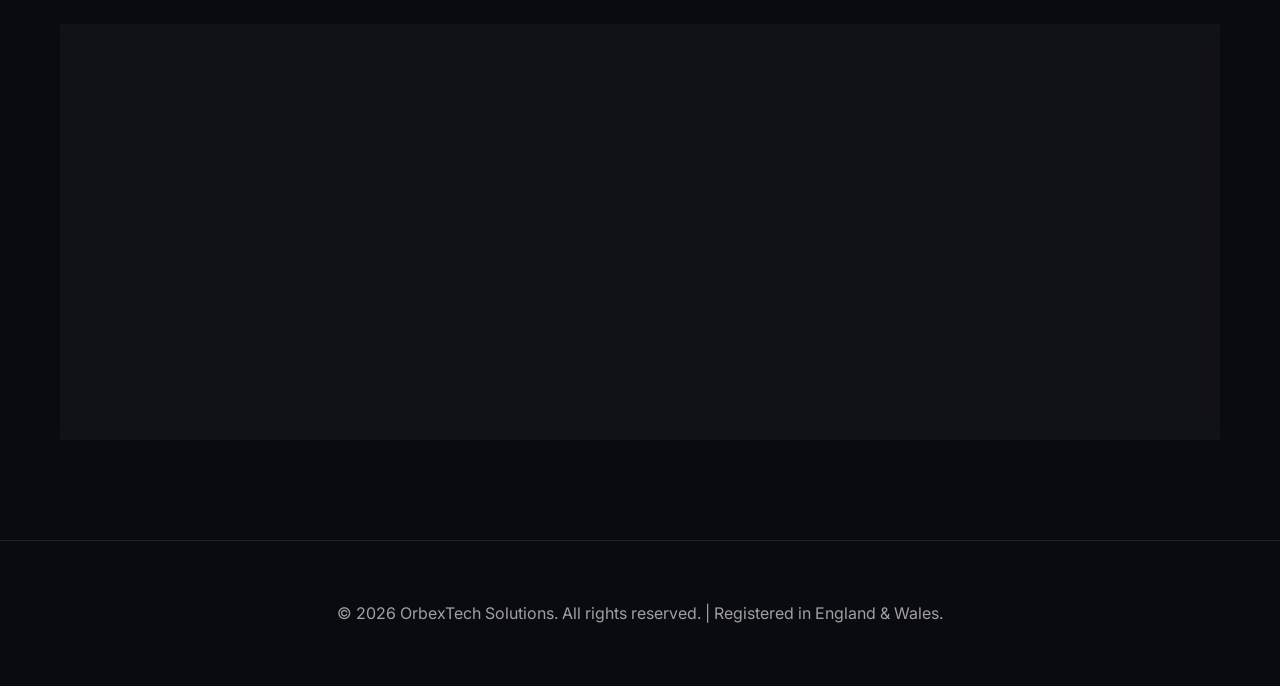
==== commit f638f75f: "Revise website content for web and app development Updated the website content to reflect a focus on" ====
--- a/orbexdev/index.html
+++ b/orbexdev/index.html
@@ -3,8 +3,8 @@
 <head>
     <meta charset="UTF-8">
     <meta name="viewport" content="width=device-width, initial-scale=1.0">
-    <title>OrbexDev | Premium UK-Based Calling & Tech Solutions</title>
-    <meta name="description" content="OrbexDev provides high-end telemarketing, lead generation, and customer support services across the UK. Professional, compliant, and results-driven.">
+    <title>OrbexDev | Premium Web & App Development Agency</title>
+    <meta name="description" content="OrbexDev provides high-end web development, mobile app development, and custom software solutions. Innovative, scalable, and results-driven.">
     
     <!-- Fonts & Icons -->
     <link rel="preconnect" href="https://fonts.googleapis.com">
@@ -24,6 +24,9 @@
                 <img src="assets/images/logo.png" alt="OrbexDev Logo" style="height: 40px;">
                 <span>Orbex<span style="color: var(--primary);">Dev</span></span>
             </a>
+            <div class="menu-btn">
+                <i class="fas fa-bars"></i>
+            </div>
             <div class="nav-links">
                 <a href="#home">Home</a>
                 <a href="#services">Services</a>
@@ -38,9 +41,9 @@
     <section class="hero" id="home">
         <div class="container">
             <div class="hero-content">
-                <h1 class="gradient-text">Premium UK Calling <br>Solutions for Growth</h1>
-                <p>Empowering businesses with high-performance telemarketing, lead generation, and seamless customer support. 100% UK-Standard compliant.</p>
-                <div style="display: flex; gap: 20px;">
+                <h1 class="gradient-text">Premium Web & App <br>Development Agency</h1>
+                <p>Empowering businesses with high-performance websites, scalable mobile apps, and custom software solutions. Built for the modern web.</p>
+                <div class="hero-buttons">
                     <a href="#contact" class="btn btn-primary">Start a Campaign</a>
                     <a href="#portfolio" class="btn btn-glass">View Portfolio</a>
                 </div>
@@ -53,15 +56,15 @@
         <div class="container stats-grid">
             <div class="stat-item">
                 <h2 data-target="150">0</h2>
-                <p>Global Brands</p>
+                <p>Projects Delivered</p>
             </div>
             <div class="stat-item">
-                <h2 data-target="10">0</h2>
-                <p>Million Calls / Year</p>
+                <h2 data-target="20">0</h2>
+                <p>Tech Experts</p>
             </div>
             <div class="stat-item">
                 <h2 data-target="98">0</h2>
-                <p>Success Rate %</p>
+                <p>Client Satisfaction %</p>
             </div>
             <div class="stat-item">
                 <h2 data-target="24">0</h2>
@@ -79,34 +82,34 @@
             </div>
             <div class="services-grid">
                 <div class="glass-card service-card">
-                    <i class="fas fa-phone-alt"></i>
-                    <h3>Outbound Sales</h3>
-                    <p>Aggressive lead generation and cold calling strategies designed for the UK market. We find the clients you need.</p>
-                </div>
-                <div class="glass-card service-card">
-                    <i class="fas fa-headset"></i>
-                    <h3>Inbound Support</h3>
-                    <p>Professional customer support team handling your inquiries with empathy and efficiency around the clock.</p>
-                </div>
-                <div class="glass-card service-card">
-                    <i class="fas fa-database"></i>
-                    <h3>Data Cleansing</h3>
-                    <p>Ensuring your marketing lists are up-to-date, accurate, and compliant with UK data protection acts.</p>
-                </div>
-                <div class="glass-card service-card">
-                    <i class="fas fa-users"></i>
-                    <h3>Appointment Setting</h3>
-                    <p>Qualified leads turned into high-value appointments for your internal sales teams.</p>
-                </div>
-                <div class="glass-card service-card">
-                    <i class="fas fa-search-dollar"></i>
-                    <h3>B2B Lead Scraping</h3>
-                    <p>Highly targeted data mining to identify key decision-makers in your specific industry niche.</p>
-                </div>
-                <div class="glass-card service-card">
-                    <i class="fas fa-shield-alt"></i>
-                    <h3>Compliance Audits</h3>
-                    <p>Specialized reviews of your calling scripts and data handling to ensure 100% GDPR adherence.</p>
+                    <i class="fas fa-laptop-code"></i>
+                    <h3>Web Development</h3>
+                    <p>Custom, responsive, and high-performance websites tailored to your brand's unique needs and goals.</p>
+                </div>
+                <div class="glass-card service-card">
+                    <i class="fas fa-mobile-alt"></i>
+                    <h3>App Development</h3>
+                    <p>Scalable and intuitive mobile applications for iOS and Android platforms, built with modern frameworks.</p>
+                </div>
+                <div class="glass-card service-card">
+                    <i class="fas fa-paint-brush"></i>
+                    <h3>UI/UX Design</h3>
+                    <p>User-centric design solutions focusing on aesthetic appeal, ease of use, and engaging user experiences.</p>
+                </div>
+                <div class="glass-card service-card">
+                    <i class="fas fa-server"></i>
+                    <h3>Custom Software</h3>
+                    <p>Robust enterprise software and cloud-based solutions built to streamline your business operations.</p>
+                </div>
+                <div class="glass-card service-card">
+                    <i class="fas fa-shopping-cart"></i>
+                    <h3>E-commerce Solutions</h3>
+                    <p>Feature-rich online stores with secure payment gateways and seamless shopping experiences.</p>
+                </div>
+                <div class="glass-card service-card">
+                    <i class="fas fa-cogs"></i>
+                    <h3>API Integration</h3>
+                    <p>Seamless backend architecture and third-party API integrations to power your digital platforms.</p>
                 </div>
             </div>
         </div>
@@ -123,49 +126,49 @@
                 <div class="portfolio-item">
                     <div class="portfolio-img" style="background-color: #1a1b25; background-image: linear-gradient(45deg, #00f5ff22, transparent);"></div>
                     <div class="portfolio-overlay">
-                        <span class="badge">Success: +500% ROI</span>
-                        <h3>TechUK Expansion</h3>
-                        <p>Aggressive outbound campaign for a London SaaS firm, securing £2M in pipeline.</p>
+                        <span class="badge">Web App</span>
+                        <h3>TechUK Dashboard</h3>
+                        <p>A comprehensive SaaS dashboard for a London firm, streamlining their workflow.</p>
                     </div>
                 </div>
                 <div class="portfolio-item">
                     <div class="portfolio-img" style="background-color: #1a1b25; background-image: linear-gradient(45deg, #7000ff22, transparent);"></div>
                     <div class="portfolio-overlay">
-                        <span class="badge">98.5% CSAT</span>
-                        <h3>FinanceSecure Support</h3>
-                        <p>24/7 Tier-1 support for a fintech startup, handling 10k monthly inquiries.</p>
-                    </div>
-                </div>
-                <div class="portfolio-item">
-                    <div class="portfolio-img" style="background-color: #1a1b25; background-image: linear-gradient(45deg, #fff22, transparent);"></div>
-                    <div class="portfolio-overlay">
-                        <span class="badge">Global Reach</span>
-                        <h3>GlobalRetail Survey</h3>
-                        <p>Market research survey across 50,000 UK households with detailed analytics.</p>
+                        <span class="badge">Mobile App</span>
+                        <h3>FinanceSecure Wallet</h3>
+                        <p>Secure iOS & Android mobile banking application for a modern fintech startup.</p>
+                    </div>
+                </div>
+                <div class="portfolio-item">
+                    <div class="portfolio-img" style="background-color: #1a1b25; background-image: linear-gradient(45deg, #ffffff22, transparent);"></div>
+                    <div class="portfolio-overlay">
+                        <span class="badge">E-commerce</span>
+                        <h3>GlobalRetail Store</h3>
+                        <p>High-performance online marketplace serving over 50,000 daily users.</p>
                     </div>
                 </div>
                 <div class="portfolio-item">
                     <div class="portfolio-img" style="background-color: #1a1b25; background-image: linear-gradient(135deg, #00f5ff11, #7000ff11);"></div>
                     <div class="portfolio-overlay">
-                        <span class="badge">Lead Gen</span>
-                        <h3>SolarEnergy UK</h3>
-                        <p>Generated 45 qualified appointments weekly for a renewable energy provider.</p>
+                        <span class="badge">Custom Software</span>
+                        <h3>SolarEnergy Portal</h3>
+                        <p>Internal management system to track renewable energy installations and clients.</p>
                     </div>
                 </div>
                 <div class="portfolio-item">
                     <div class="portfolio-img" style="background-color: #1a1b25; background-image: linear-gradient(225deg, #00f5ff11, transparent);"></div>
                     <div class="portfolio-overlay">
-                        <span class="badge">Recovery</span>
-                        <h3>DebtResolve Pro</h3>
-                        <p>Compliant debt recovery calls resulting in £500k recovered in Q1 alone.</p>
+                        <span class="badge">UI/UX Design</span>
+                        <h3>DebtResolve UI</h3>
+                        <p>Complete redesign of a financial platform focused on user engagement and simplicity.</p>
                     </div>
                 </div>
                 <div class="portfolio-item">
                     <div class="portfolio-img" style="background-color: #1a1b25; background-image: linear-gradient(to top, #7000ff11, transparent);"></div>
                     <div class="portfolio-overlay">
                         <span class="badge">Healthcare</span>
-                        <h3>MediConnect UK</h3>
-                        <p>Efficient appointment scheduling for private clinics with 0% double-booking.</p>
+                        <h3>MediConnect App</h3>
+                        <p>Patient booking and teleconsultation app built for private UK clinics.</p>
                     </div>
                 </div>
             </div>
@@ -174,17 +177,17 @@
 
     <!-- About UK Section -->
     <section id="about">
-        <div class="container" style="display: grid; grid-template-columns: 1fr 1fr; gap: 60px; align-items: center;">
+        <div class="container about-grid">
             <div>
                 <img src="assets/images/hero_bg.png" alt="UK Excellence" style="width: 100%; border-radius: 24px; border: 1px solid var(--glass-border);">
             </div>
             <div>
-                <h2 style="font-size: 2.5rem; margin-bottom: 20px;">Built on <span class="gradient-text">UK Excellence</span></h2>
-                <p style="margin-bottom: 20px; color: var(--text-muted);">OrbexDev is proud to be a leader in UK-based communication services. We operate with strict adherence to GDPR and UK data protection standards, ensuring your customers are treated with the highest level of respect and legal compliance.</p>
+                <h2 style="font-size: 2.5rem; margin-bottom: 20px;">Built on <span class="gradient-text">Engineering Excellence</span></h2>
+                <p style="margin-bottom: 20px; color: var(--text-muted);">OrbexDev is proud to be a leader in software development. We build scalable, secure, and modern digital products with a strong emphasis on clean code, performance optimization, and exceptional user experiences.</p>
                 <ul style="list-style: none; color: var(--text-muted);">
-                    <li style="margin-bottom: 10px;"><i class="fas fa-check-circle" style="color: var(--primary); margin-right: 10px;"></i> Fully GDPR Compliant</li>
-                    <li style="margin-bottom: 10px;"><i class="fas fa-check-circle" style="color: var(--primary); margin-right: 10px;"></i> Professional UK-Accent Agents</li>
-                    <li style="margin-bottom: 10px;"><i class="fas fa-check-circle" style="color: var(--primary); margin-right: 10px;"></i> Advanced CRM Integration</li>
+                    <li style="margin-bottom: 10px;"><i class="fas fa-check-circle" style="color: var(--primary); margin-right: 10px;"></i> Agile Development Process</li>
+                    <li style="margin-bottom: 10px;"><i class="fas fa-check-circle" style="color: var(--primary); margin-right: 10px;"></i> Expert Engineering Team</li>
+                    <li style="margin-bottom: 10px;"><i class="fas fa-check-circle" style="color: var(--primary); margin-right: 10px;"></i> Scalable Architecture</li>
                 </ul>
             </div>
         </div>
@@ -199,20 +202,20 @@
             </div>
             <div class="process-grid">
                 <div class="process-step">
-                    <h3>Consultation</h3>
-                    <p style="color: var(--text-muted); font-size: 0.9rem;">We analyze your target market and objectives.</p>
+                    <h3>Discovery</h3>
+                    <p style="color: var(--text-muted); font-size: 0.9rem;">We analyze your requirements and define the tech stack.</p>
                 </div>
                 <div class="process-step">
-                    <h3>Strategy</h3>
-                    <p style="color: var(--text-muted); font-size: 0.9rem;">Designing custom scripts and campaign logic.</p>
+                    <h3>Design</h3>
+                    <p style="color: var(--text-muted); font-size: 0.9rem;">Creating wireframes, UI/UX designs, and system architecture.</p>
                 </div>
                 <div class="process-step">
-                    <h3>Execution</h3>
-                    <p style="color: var(--text-muted); font-size: 0.9rem;">Our UK agents start hitting the targets.</p>
+                    <h3>Development</h3>
+                    <p style="color: var(--text-muted); font-size: 0.9rem;">Writing clean, optimized, and secure code.</p>
                 </div>
                 <div class="process-step">
-                    <h3>Reporting</h3>
-                    <p style="color: var(--text-muted); font-size: 0.9rem;">Deep dive analytics and optimization.</p>
+                    <h3>Deployment</h3>
+                    <p style="color: var(--text-muted); font-size: 0.9rem;">Launching the product and providing ongoing support.</p>
                 </div>
             </div>
         </div>
@@ -227,7 +230,7 @@
             </div>
             <div class="testimonials-grid">
                 <div class="testimonial-card">
-                    <p>"OrbexDev transformed our lead generation process. Their agents are professional and deeply understand the UK market nuances."</p>
+                    <p>"OrbexDev transformed our digital presence. Their team delivered a stunning web app that perfectly aligns with our brand vision."</p>
                     <div class="user-info">
                         <div class="user-img" style="background: var(--primary); width: 40px; height: 40px; border-radius: 50%;"></div>
                         <div>
@@ -237,22 +240,22 @@
                     </div>
                 </div>
                 <div class="testimonial-card">
-                    <p>"Compliance was our biggest worry until we met OrbexDev. They handle our data with incredible care and follow every UK regulation."</p>
+                    <p>"Scalability was our biggest worry until we met OrbexDev. They built a robust backend architecture that effortlessly handles our traffic."</p>
                     <div class="user-info">
                         <div class="user-img" style="background: var(--secondary); width: 40px; height: 40px; border-radius: 50%;"></div>
                         <div>
                             <h4 style="font-size: 0.9rem;">Sarah Jenkins</h4>
-                            <span style="font-size: 0.8rem; color: var(--text-muted);">Ops Manager, FinSupport</span>
+                            <span style="font-size: 0.8rem; color: var(--text-muted);">CTO, FinSupport</span>
                         </div>
                     </div>
                 </div>
                 <div class="testimonial-card">
-                    <p>"The best ROI we've seen in years. Their appointment setters are elite and the conversion rate is much higher than other bpos."</p>
+                    <p>"The best UI/UX team we've worked with. The mobile app they designed is incredibly intuitive and our user engagement skyrocketed."</p>
                     <div class="user-info">
                         <div class="user-img" style="background: var(--primary); width: 40px; height: 40px; border-radius: 50%;"></div>
                         <div>
                             <h4 style="font-size: 0.9rem;">David Thorne</h4>
-                            <span style="font-size: 0.8rem; color: var(--text-muted);">Marketing Head, SolarUK</span>
+                            <span style="font-size: 0.8rem; color: var(--text-muted);">Product Head, SolarUK</span>
                         </div>
                     </div>
                 </div>
@@ -268,16 +271,16 @@
             </div>
             <div class="faq-container">
                 <div class="faq-item">
-                    <div class="faq-question">Are your agents based in the UK? <i class="fas fa-plus"></i></div>
-                    <div class="faq-answer">While our management and core operations are UK-based, we utilize a global hybrid model to provide 24/7 support while maintaining strict UK standards and accents.</div>
+                    <div class="faq-question">What technologies do you use? <i class="fas fa-plus"></i></div>
+                    <div class="faq-answer">We specialize in modern tech stacks including React, Node.js, Next.js for web, and React Native/Flutter for mobile app development.</div>
                 </div>
                 <div class="faq-item">
-                    <div class="faq-question">How do you ensure GDPR compliance? <i class="fas fa-plus"></i></div>
-                    <div class="faq-answer">We employ strict data handling protocols, encrypted CRM access, and regular compliance audits by UK legal specialists.</div>
+                    <div class="faq-question">Do you provide ongoing maintenance? <i class="fas fa-plus"></i></div>
+                    <div class="faq-answer">Yes, we offer comprehensive support and maintenance packages to ensure your application stays up-to-date and secure post-launch.</div>
                 </div>
                 <div class="faq-item">
-                    <div class="faq-question">What is the minimum campaign duration? <i class="fas fa-plus"></i></div>
-                    <div class="faq-answer">We offer flexible pilot programs starting from 4 weeks to ensure we can prove ROI before a long-term commitment.</div>
+                    <div class="faq-question">How long does a typical project take? <i class="fas fa-plus"></i></div>
+                    <div class="faq-answer">Timelines vary based on complexity, but a typical web application takes 8-12 weeks from initial discovery to final deployment.</div>
                 </div>
             </div>
         </div>
@@ -289,7 +292,7 @@
             <div class="contact-container glass-card">
                 <div>
                     <h2>Get in <span class="gradient-text">Touch</span></h2>
-                    <p style="color: var(--text-muted); margin-bottom: 30px;">Ready to scale? Let's discuss your next campaign.</p>
+                    <p style="color: var(--text-muted); margin-bottom: 30px;">Ready to scale? Let's discuss your next project.</p>
                     
                     <div style="margin-bottom: 20px;">
                         <i class="fas fa-map-marker-alt" style="color: var(--primary); margin-right: 15px;"></i>
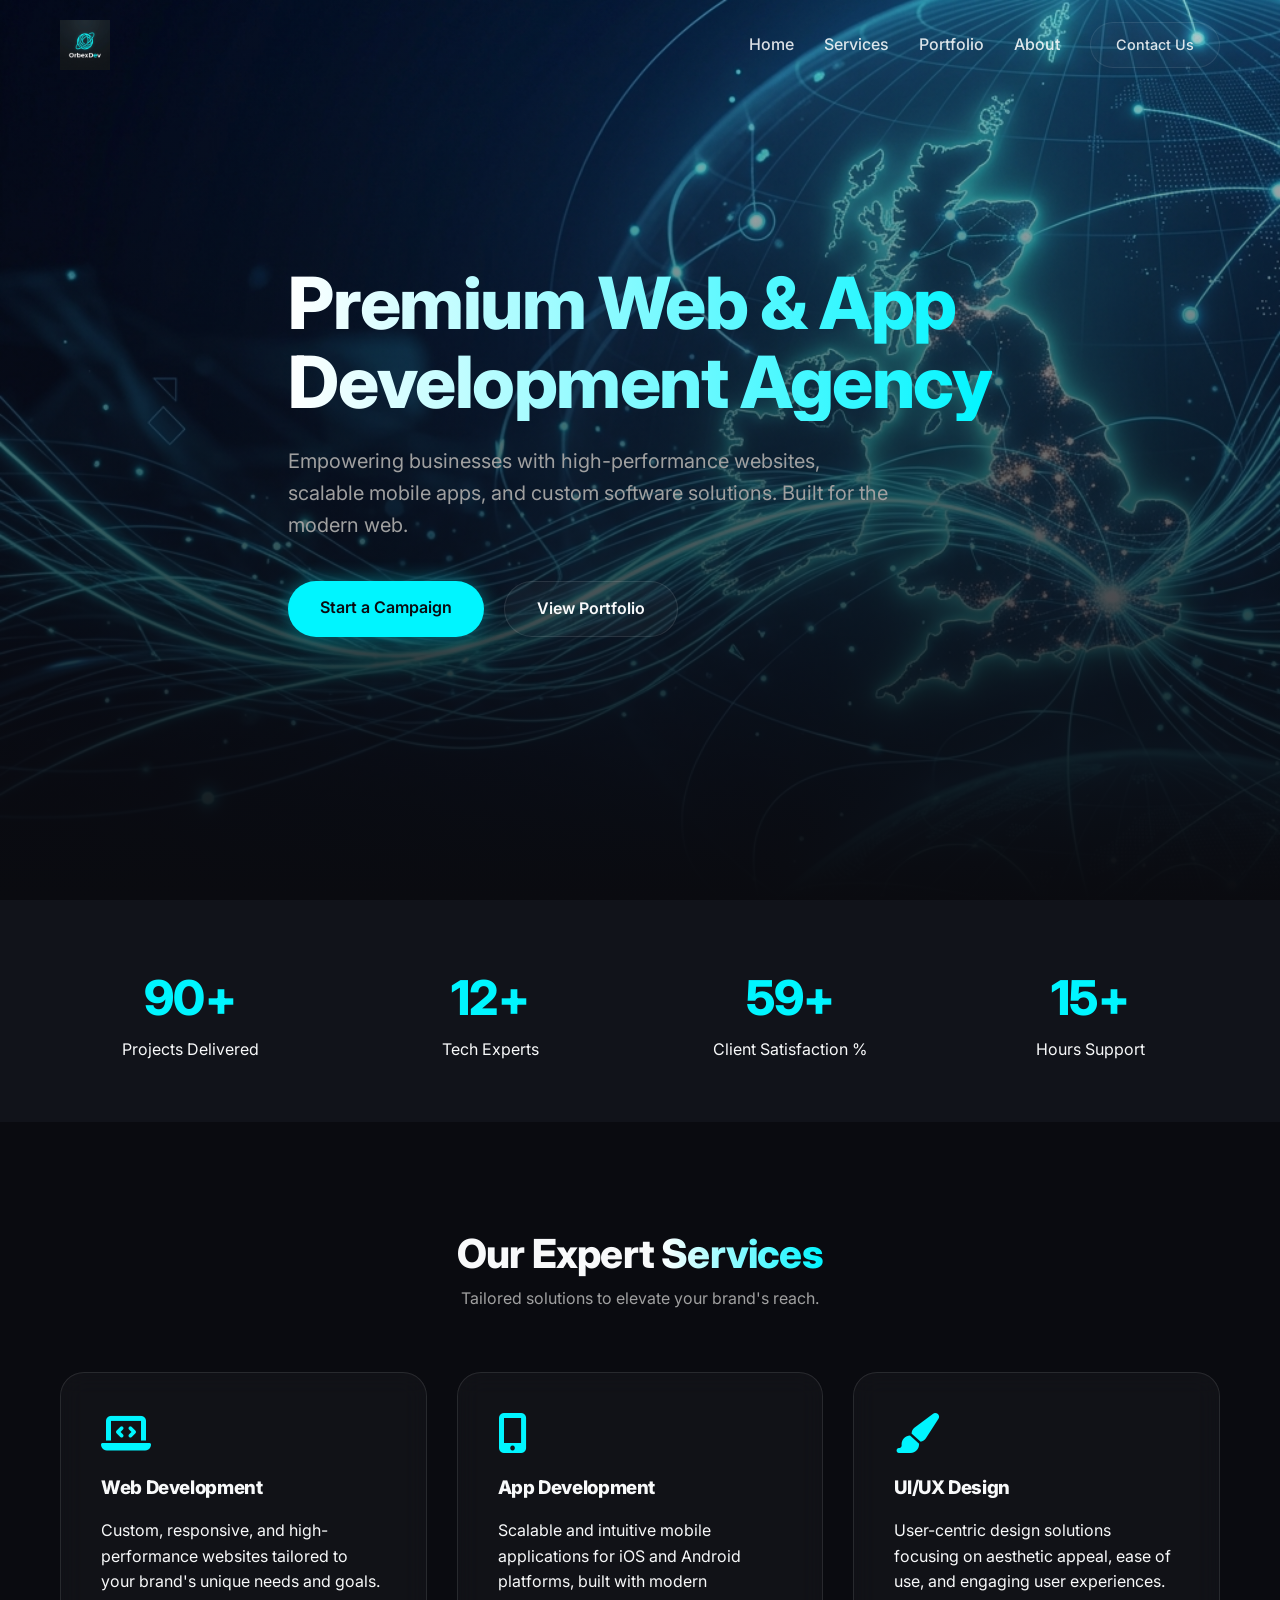
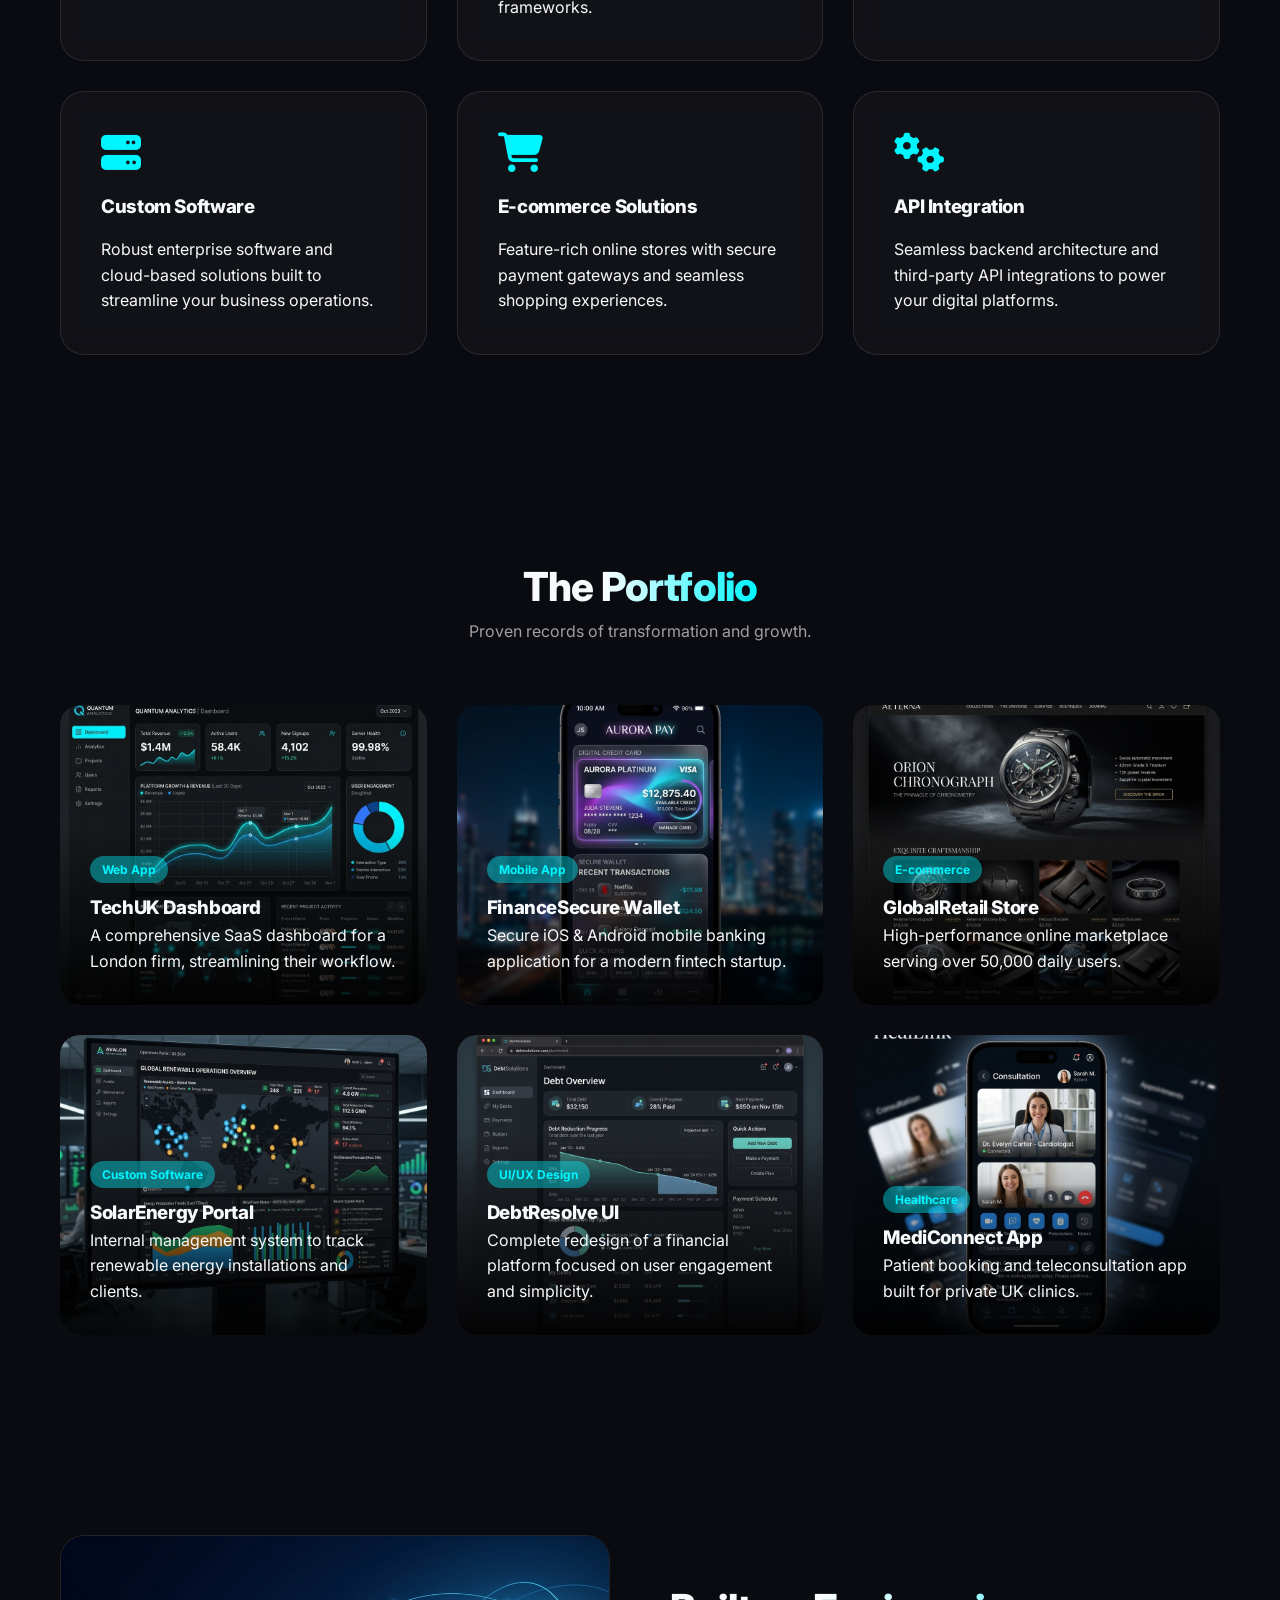
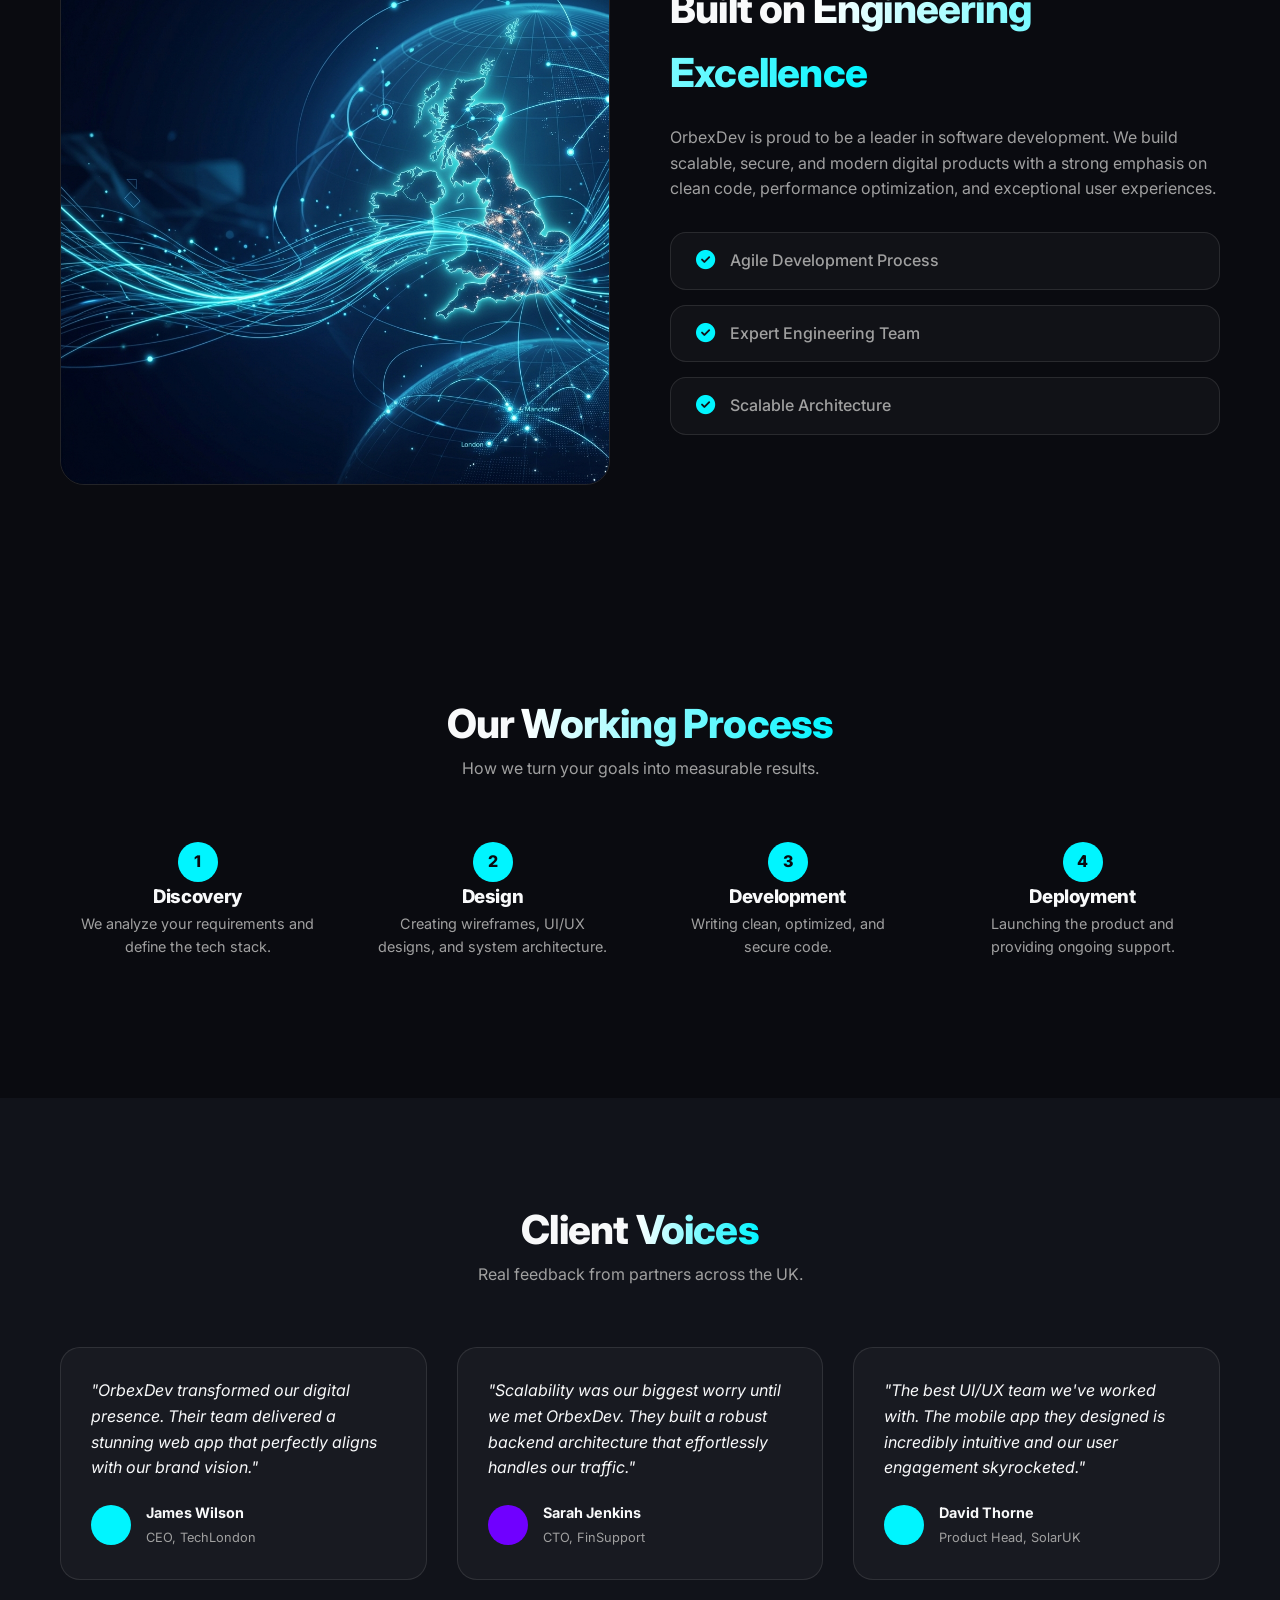
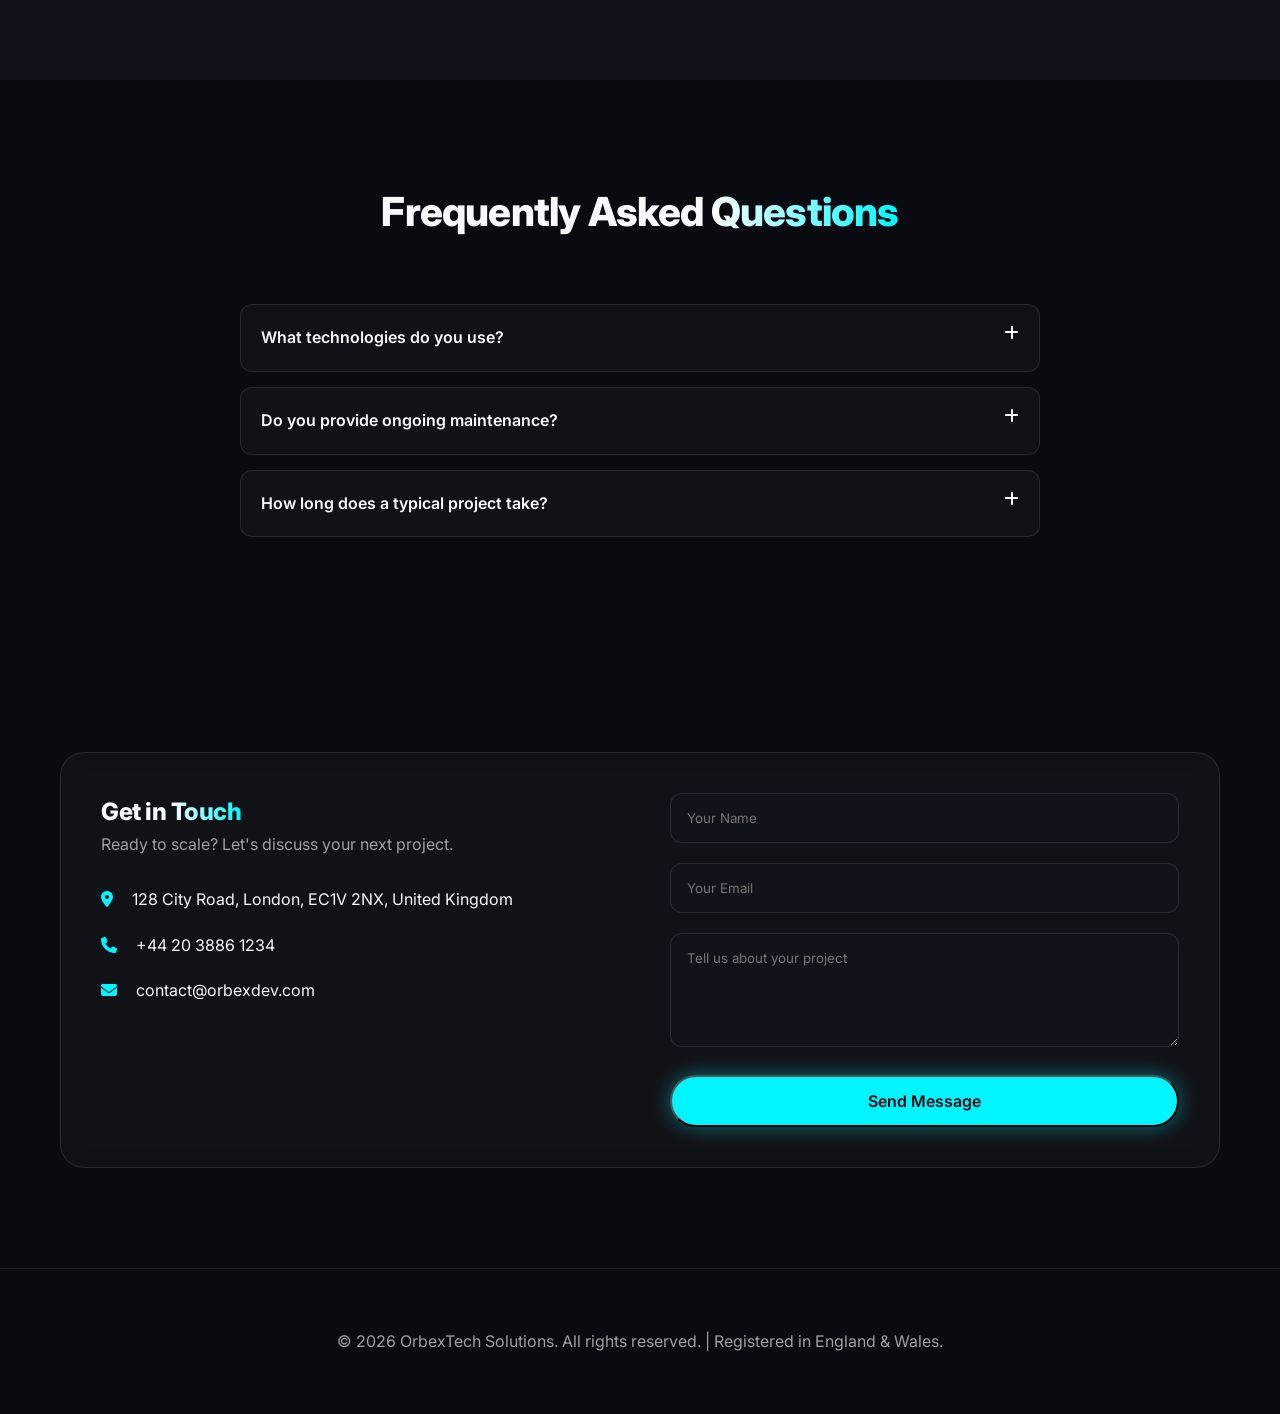
==== commit ab42b8d7: "Final" ====
--- a/orbexdev/index.html
+++ b/orbexdev/index.html
@@ -21,8 +21,7 @@
     <nav>
         <div class="container nav-container">
             <a href="#" class="logo">
-                <img src="assets/images/logo.png" alt="OrbexDev Logo" style="height: 40px;">
-                <span>Orbex<span style="color: var(--primary);">Dev</span></span>
+                <img src="assets/images/logo.png" alt="OrbexDev Logo" style="height: 50px;">
             </a>
             <div class="menu-btn">
                 <i class="fas fa-bars"></i>
@@ -32,7 +31,7 @@
                 <a href="#services">Services</a>
                 <a href="#portfolio">Portfolio</a>
                 <a href="#about">About</a>
-                <a href="#contact" class="btn btn-glass" style="padding: 10px 25px;">Contact Us</a>
+                <a href="#contact" class="btn btn-glass">Contact Us</a>
             </div>
         </div>
     </nav>
@@ -124,7 +123,7 @@
             </div>
             <div class="portfolio-grid">
                 <div class="portfolio-item">
-                    <div class="portfolio-img" style="background-color: #1a1b25; background-image: linear-gradient(45deg, #00f5ff22, transparent);"></div>
+                    <div class="portfolio-img" style="background-image: url('assets/images/portfolio/techuk.png');"></div>
                     <div class="portfolio-overlay">
                         <span class="badge">Web App</span>
                         <h3>TechUK Dashboard</h3>
@@ -132,7 +131,7 @@
                     </div>
                 </div>
                 <div class="portfolio-item">
-                    <div class="portfolio-img" style="background-color: #1a1b25; background-image: linear-gradient(45deg, #7000ff22, transparent);"></div>
+                    <div class="portfolio-img" style="background-image: url('assets/images/portfolio/finance.png');"></div>
                     <div class="portfolio-overlay">
                         <span class="badge">Mobile App</span>
                         <h3>FinanceSecure Wallet</h3>
@@ -140,7 +139,7 @@
                     </div>
                 </div>
                 <div class="portfolio-item">
-                    <div class="portfolio-img" style="background-color: #1a1b25; background-image: linear-gradient(45deg, #ffffff22, transparent);"></div>
+                    <div class="portfolio-img" style="background-image: url('assets/images/portfolio/retail.png');"></div>
                     <div class="portfolio-overlay">
                         <span class="badge">E-commerce</span>
                         <h3>GlobalRetail Store</h3>
@@ -148,7 +147,7 @@
                     </div>
                 </div>
                 <div class="portfolio-item">
-                    <div class="portfolio-img" style="background-color: #1a1b25; background-image: linear-gradient(135deg, #00f5ff11, #7000ff11);"></div>
+                    <div class="portfolio-img" style="background-image: url('assets/images/portfolio/solar.png');"></div>
                     <div class="portfolio-overlay">
                         <span class="badge">Custom Software</span>
                         <h3>SolarEnergy Portal</h3>
@@ -156,7 +155,7 @@
                     </div>
                 </div>
                 <div class="portfolio-item">
-                    <div class="portfolio-img" style="background-color: #1a1b25; background-image: linear-gradient(225deg, #00f5ff11, transparent);"></div>
+                    <div class="portfolio-img" style="background-image: url('assets/images/portfolio/debt.png');"></div>
                     <div class="portfolio-overlay">
                         <span class="badge">UI/UX Design</span>
                         <h3>DebtResolve UI</h3>
@@ -164,7 +163,7 @@
                     </div>
                 </div>
                 <div class="portfolio-item">
-                    <div class="portfolio-img" style="background-color: #1a1b25; background-image: linear-gradient(to top, #7000ff11, transparent);"></div>
+                    <div class="portfolio-img" style="background-image: url('assets/images/portfolio/mediconnect.png');"></div>
                     <div class="portfolio-overlay">
                         <span class="badge">Healthcare</span>
                         <h3>MediConnect App</h3>
@@ -184,10 +183,10 @@
             <div>
                 <h2 style="font-size: 2.5rem; margin-bottom: 20px;">Built on <span class="gradient-text">Engineering Excellence</span></h2>
                 <p style="margin-bottom: 20px; color: var(--text-muted);">OrbexDev is proud to be a leader in software development. We build scalable, secure, and modern digital products with a strong emphasis on clean code, performance optimization, and exceptional user experiences.</p>
-                <ul style="list-style: none; color: var(--text-muted);">
-                    <li style="margin-bottom: 10px;"><i class="fas fa-check-circle" style="color: var(--primary); margin-right: 10px;"></i> Agile Development Process</li>
-                    <li style="margin-bottom: 10px;"><i class="fas fa-check-circle" style="color: var(--primary); margin-right: 10px;"></i> Expert Engineering Team</li>
-                    <li style="margin-bottom: 10px;"><i class="fas fa-check-circle" style="color: var(--primary); margin-right: 10px;"></i> Scalable Architecture</li>
+                <ul class="about-list">
+                    <li><i class="fas fa-check-circle"></i> Agile Development Process</li>
+                    <li><i class="fas fa-check-circle"></i> Expert Engineering Team</li>
+                    <li><i class="fas fa-check-circle"></i> Scalable Architecture</li>
                 </ul>
             </div>
         </div>
--- a/orbexdev/assets/css/style.css
+++ b/orbexdev/assets/css/style.css
@@ -143,23 +143,55 @@
     color: #fff;
     display: flex;
     align-items: center;
-    gap: 10px;
+    gap: 12px;
+    transition: var(--transition);
+}
+
+.logo img {
+    height: 50px;
+    width: auto;
+    transition: var(--transition);
+}
+
+.logo:hover {
+    opacity: 0.9;
+}
+
+.logo:hover img {
+    transform: scale(1.05) rotate(-2deg);
+    filter: drop-shadow(0 0 15px var(--primary));
+}
+
+.menu-btn {
+    display: none;
+    font-size: 1.5rem;
+    cursor: pointer;
+    color: var(--text-main);
 }
 
 .nav-links {
     display: flex;
     gap: 30px;
+    align-items: center;
 }
 
 .nav-links a {
     text-decoration: none;
-    color: var(--text-muted);
+    color: #fff;
     font-weight: 500;
     transition: var(--transition);
+    opacity: 0.85;
 }
 
 .nav-links a:hover {
     color: var(--primary);
+    opacity: 1;
+    text-shadow: 0 0 10px var(--primary-glow);
+}
+
+.nav-links .btn {
+    padding: 10px 25px;
+    font-size: 0.9rem;
 }
 
 /* Hero Section */
@@ -194,7 +226,7 @@
 /* Services Grid */
 .services-grid {
     display: grid;
-    grid-template-columns: repeat(auto-fit, minmax(300px, 1fr));
+    grid-template-columns: repeat(auto-fit, minmax(280px, 1fr));
     gap: 30px;
 }
 
@@ -230,7 +262,7 @@
 /* Portfolio Section */
 .portfolio-grid {
     display: grid;
-    grid-template-columns: repeat(auto-fit, minmax(350px, 1fr));
+    grid-template-columns: repeat(auto-fit, minmax(280px, 1fr));
     gap: 30px;
 }
 
@@ -265,7 +297,7 @@
 /* Contact Section */
 .contact-container {
     display: grid;
-    grid-template-columns: repeat(auto-fit, minmax(400px, 1fr));
+    grid-template-columns: repeat(auto-fit, minmax(280px, 1fr));
     gap: 60px;
 }
 
@@ -405,8 +437,96 @@
     display: inline-block;
 }
 
-/* Responsive Fix */
+.hero-buttons {
+    display: flex;
+    gap: 20px;
+}
+
+.about-grid {
+    display: grid;
+    grid-template-columns: 1fr 1fr;
+    gap: 60px;
+    align-items: center;
+}
+
+.about-list {
+    list-style: none;
+    margin-top: 30px;
+}
+
+.about-list li {
+    margin-bottom: 15px;
+    padding: 15px 25px;
+    background: var(--glass);
+    border: 1px solid var(--glass-border);
+    border-radius: 16px;
+    transition: var(--transition);
+    display: flex;
+    align-items: center;
+    color: var(--text-muted);
+    font-weight: 500;
+}
+
+.about-list li i {
+    color: var(--primary);
+    margin-right: 15px;
+    font-size: 1.2rem;
+}
+
+.about-list li:hover {
+    background: var(--glass-border);
+    border-color: var(--primary);
+    transform: translateX(10px);
+    color: #fff;
+    box-shadow: 0 10px 30px rgba(0, 245, 255, 0.1);
+}
+
+/* Responsive Fixes */
+@media (max-width: 992px) {
+    .hero h1 { font-size: 3.5rem; }
+    .nav-links { gap: 15px; }
+    .about-grid { gap: 40px; }
+}
+
 @media (max-width: 768px) {
-    .contact-container { grid-template-columns: 1fr; }
     .hero h1 { font-size: 2.5rem; }
-}
+    .hero p { font-size: 1rem; }
+    .hero-buttons { flex-direction: column; width: 100%; }
+    .hero-buttons .btn { width: 100%; text-align: center; }
+    
+    .nav-container { flex-direction: row; justify-content: space-between; align-items: center; }
+    .menu-btn { display: block; }
+    .nav-links { 
+        display: none; 
+        position: absolute;
+        top: 100%;
+        left: 0;
+        width: 100%;
+        background: rgba(10, 11, 16, 0.98);
+        backdrop-filter: blur(20px);
+        padding: 20px;
+        flex-direction: column;
+        border-bottom: 1px solid var(--glass-border);
+        gap: 15px;
+    }
+    .nav-links.active { display: flex; }
+    
+    section { padding: 60px 0; }
+    
+    .about-grid { grid-template-columns: 1fr; text-align: center; }
+    .about-grid ul { text-align: left; display: inline-block; }
+    
+    .contact-container { grid-template-columns: 1fr; gap: 40px; }
+    
+    .stat-item h2 { font-size: 2.5rem; }
+    .glass-card { padding: 30px; }
+}
+
+@media (max-width: 480px) {
+    .hero h1 { font-size: 2rem; }
+    .nav-links a { text-align: center; padding: 10px 0; border-bottom: 1px solid rgba(255,255,255,0.05); }
+    
+    .glass-card { padding: 20px; }
+    .portfolio-item { height: 250px; }
+    .stat-item h2 { font-size: 2rem; }
+}
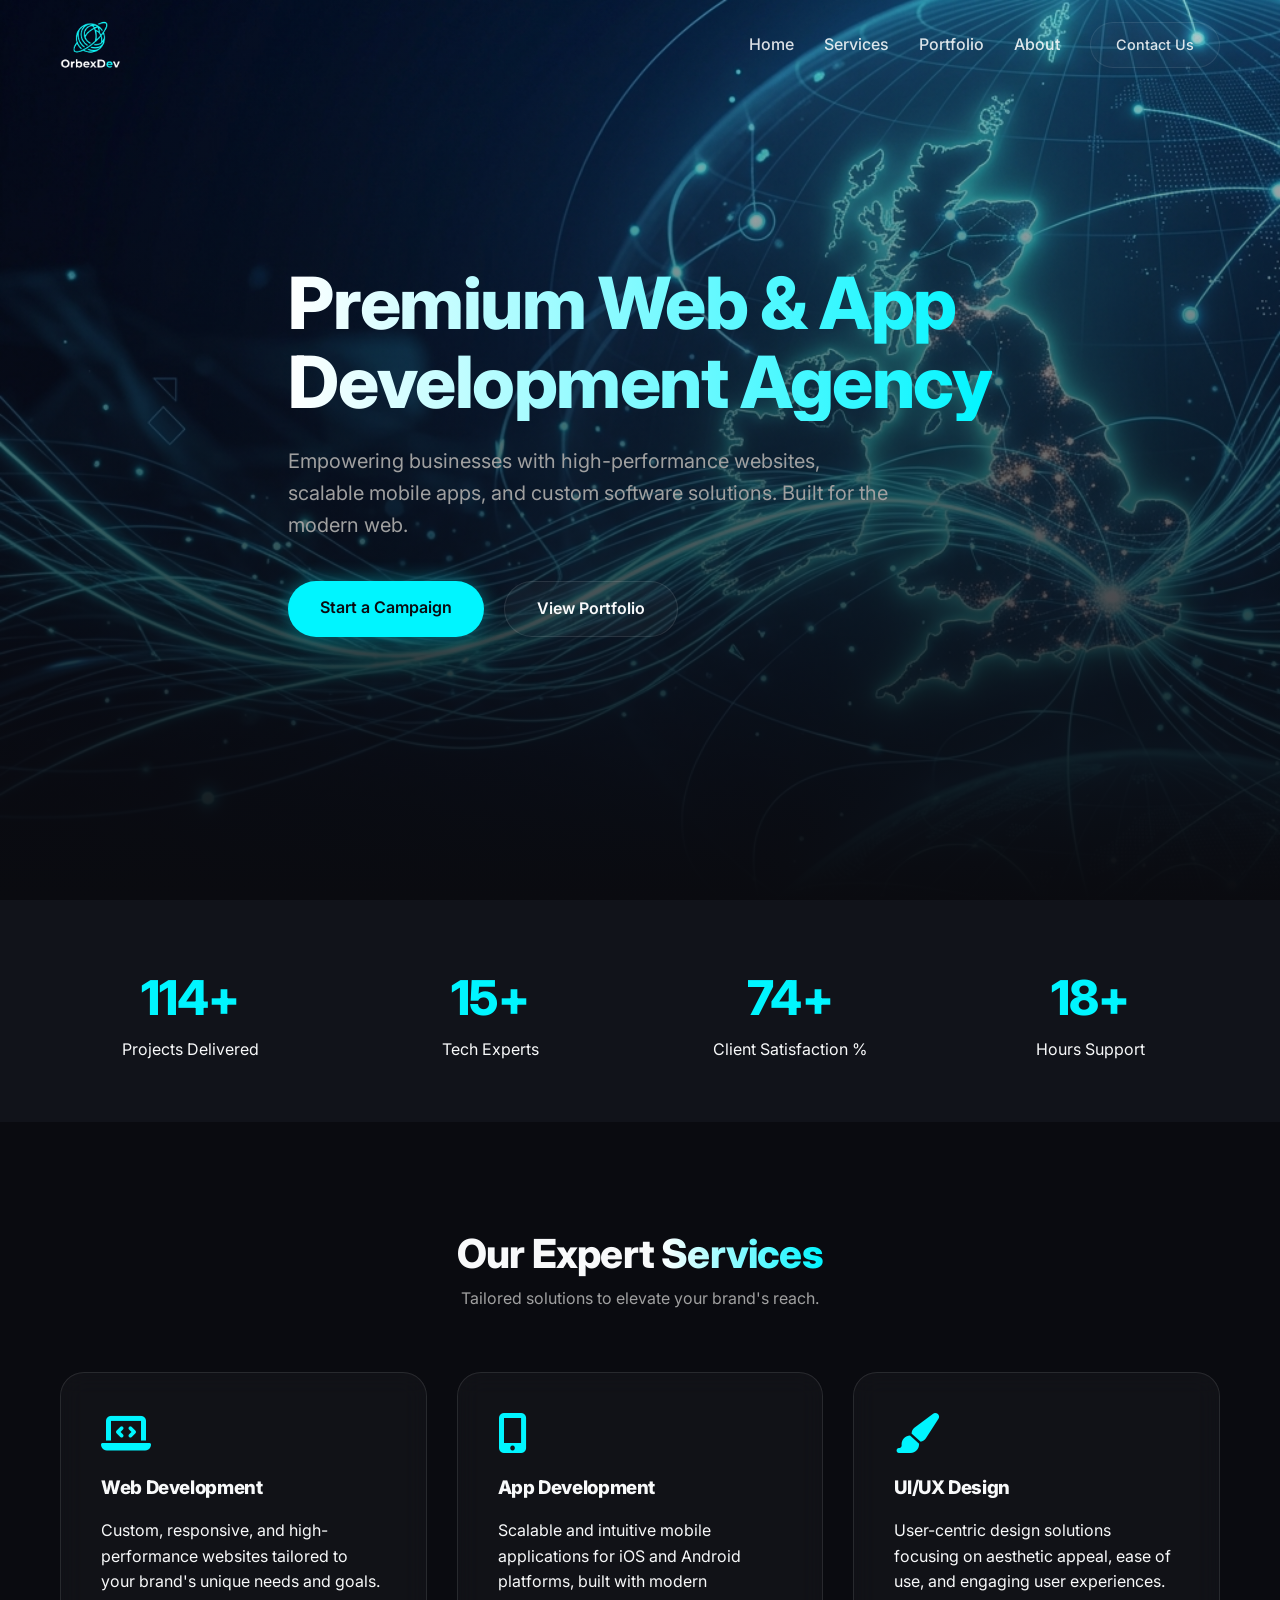
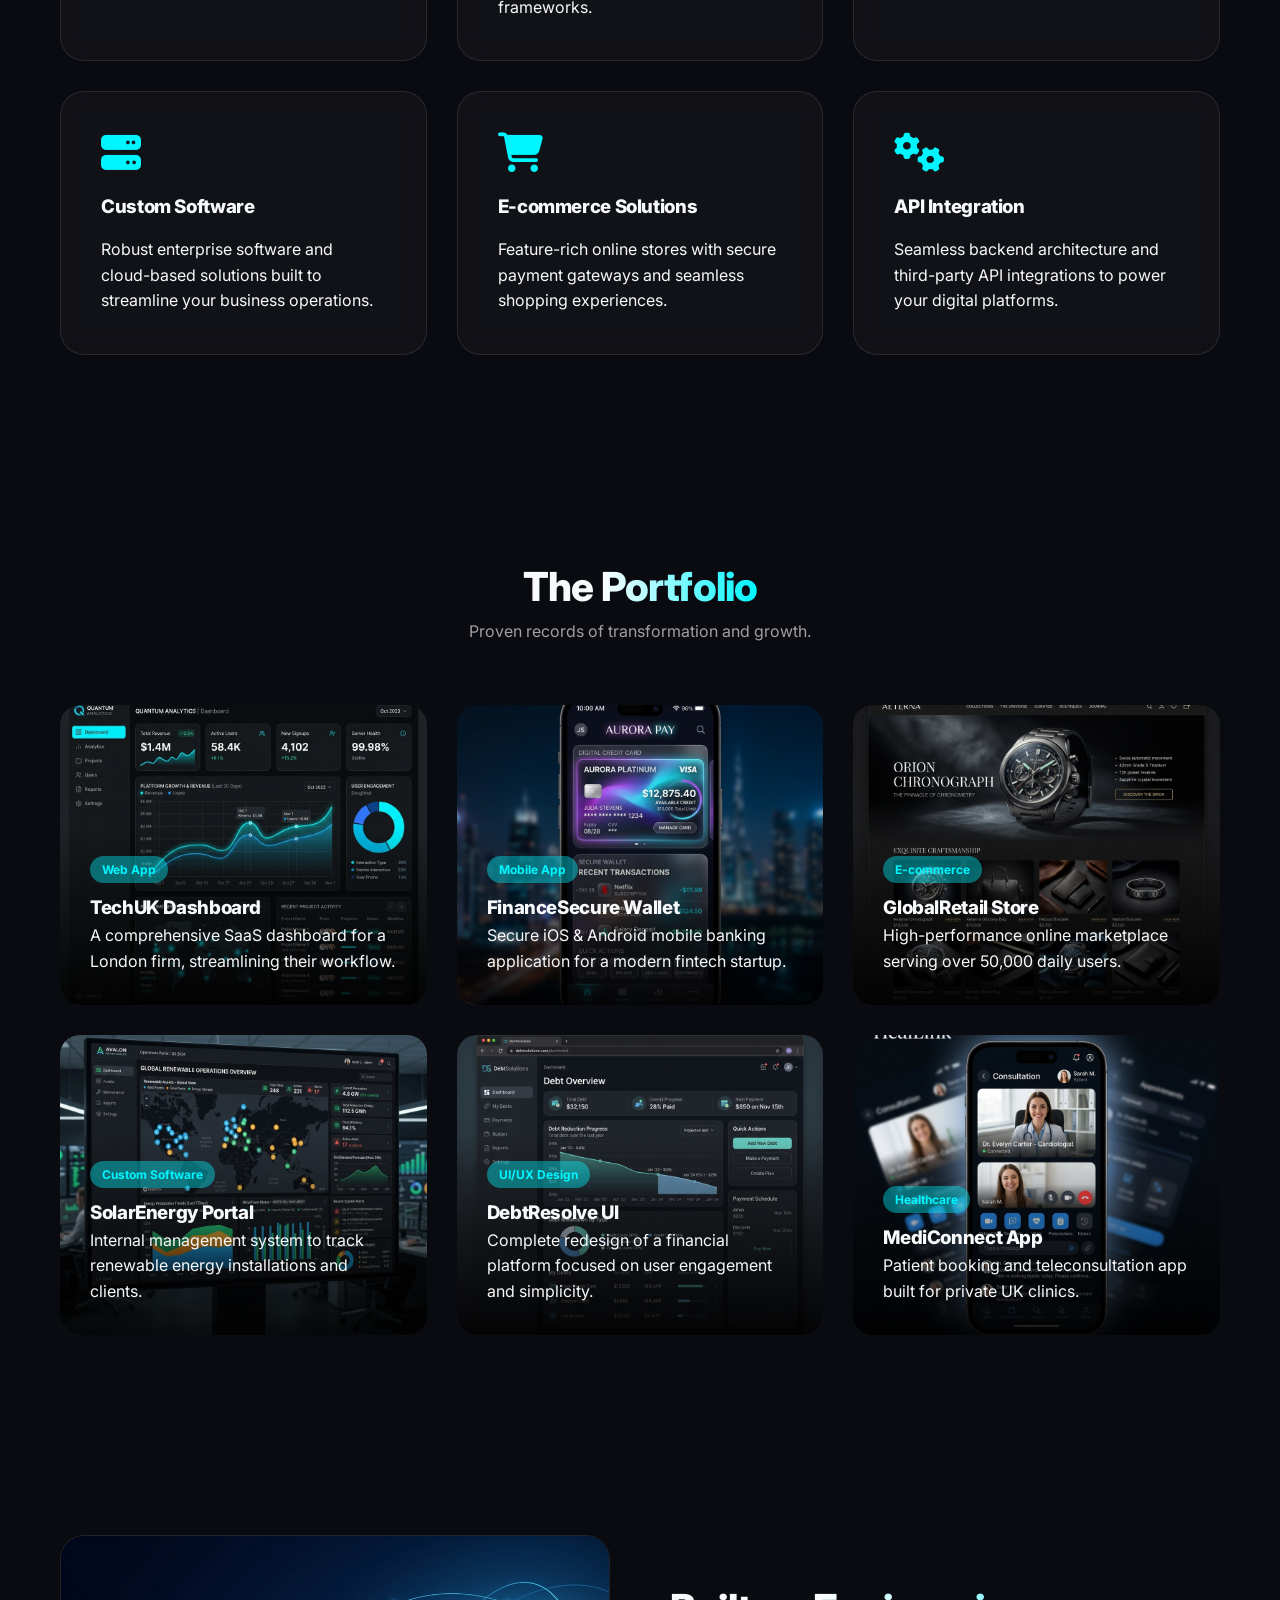
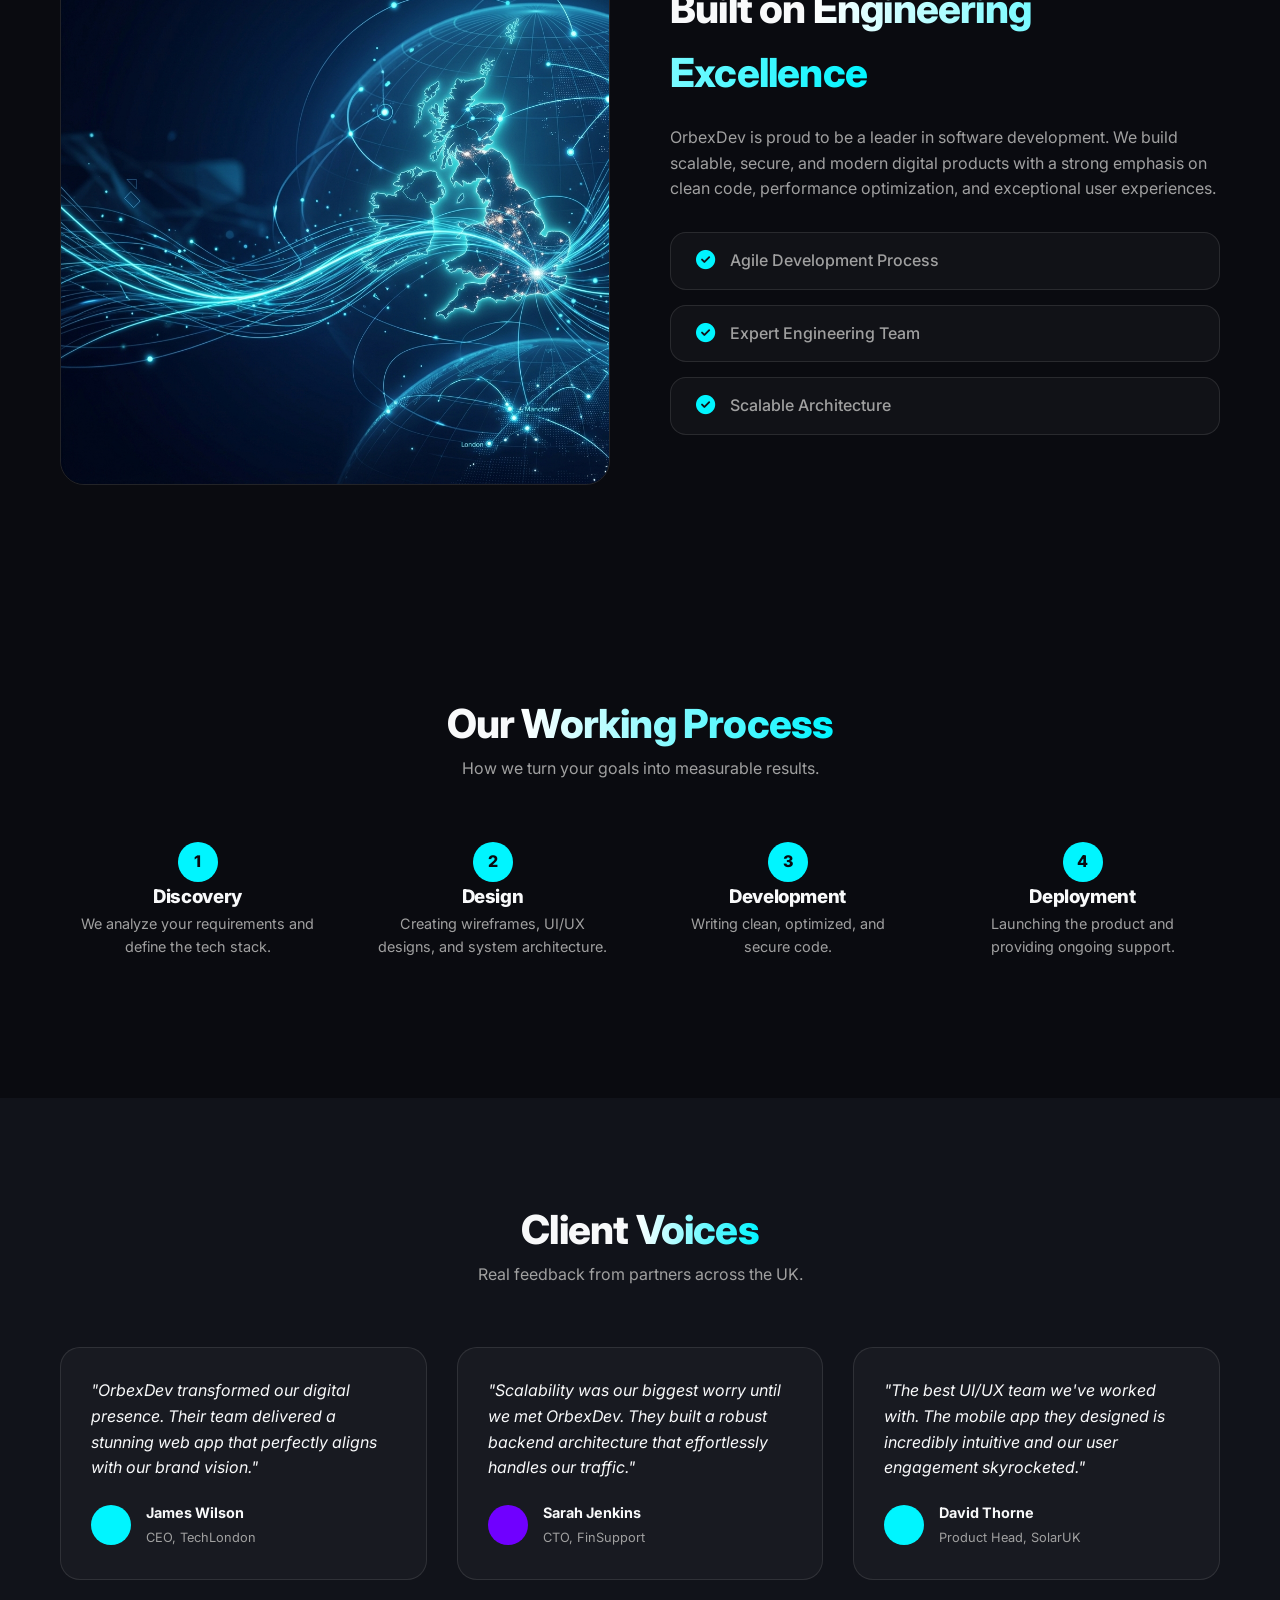
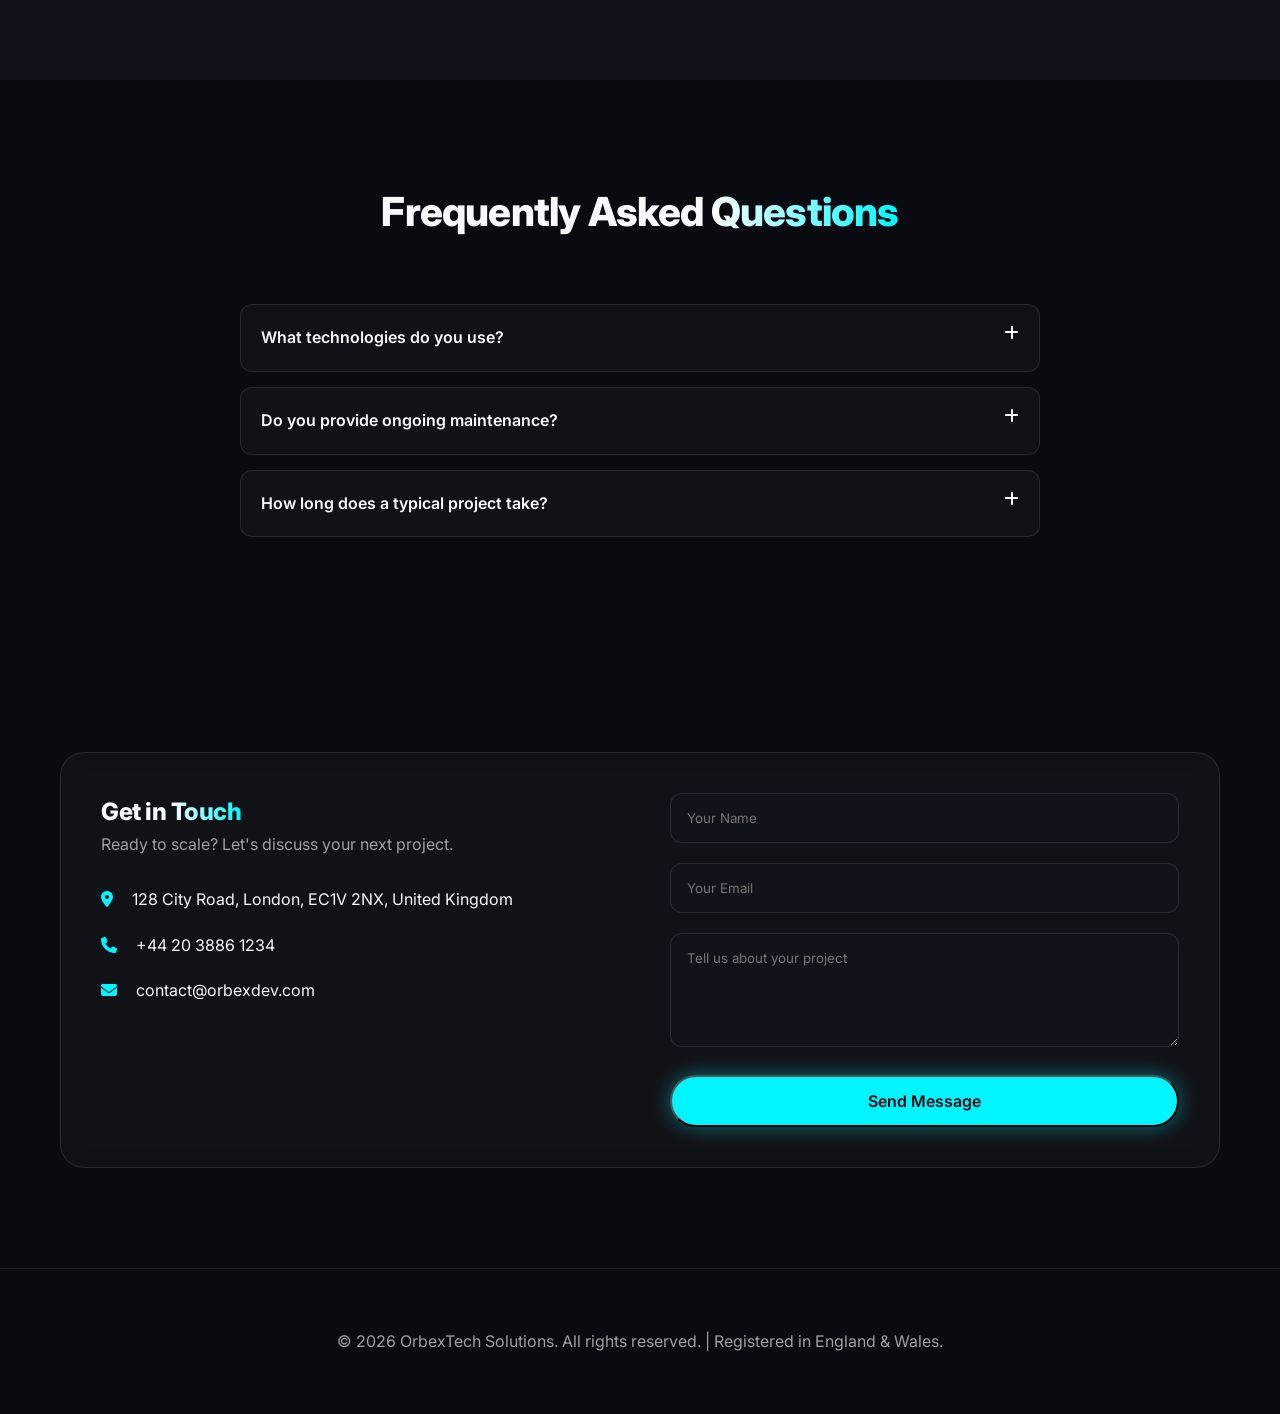
==== commit 463543f9: "Logo fix" ====
--- a/orbexdev/index.html
+++ b/orbexdev/index.html
@@ -5,7 +5,8 @@
     <meta name="viewport" content="width=device-width, initial-scale=1.0">
     <title>OrbexDev | Premium Web & App Development Agency</title>
     <meta name="description" content="OrbexDev provides high-end web development, mobile app development, and custom software solutions. Innovative, scalable, and results-driven.">
-    
+    <link rel="icon" type="image/png" href="assets/images/logofavicon.png">
+
     <!-- Fonts & Icons -->
     <link rel="preconnect" href="https://fonts.googleapis.com">
     <link rel="preconnect" href="https://fonts.gstatic.com" crossorigin>
